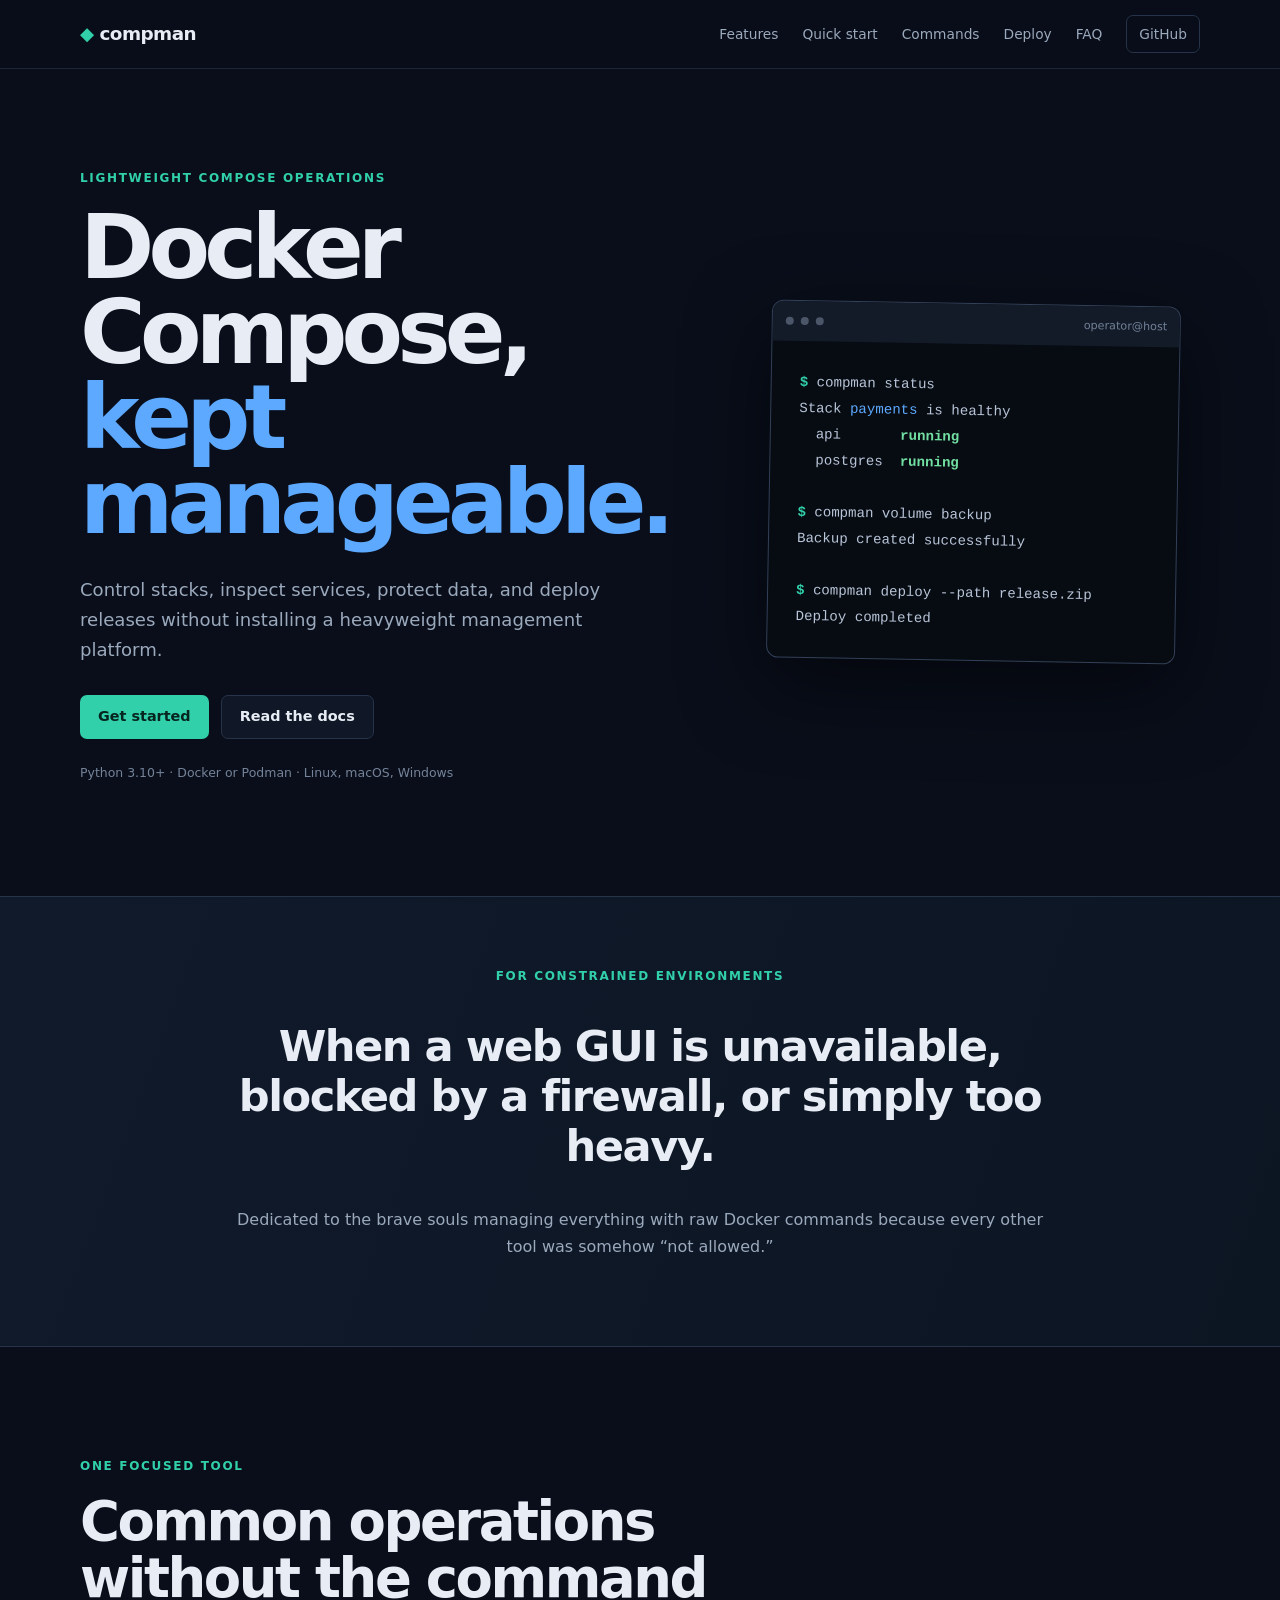
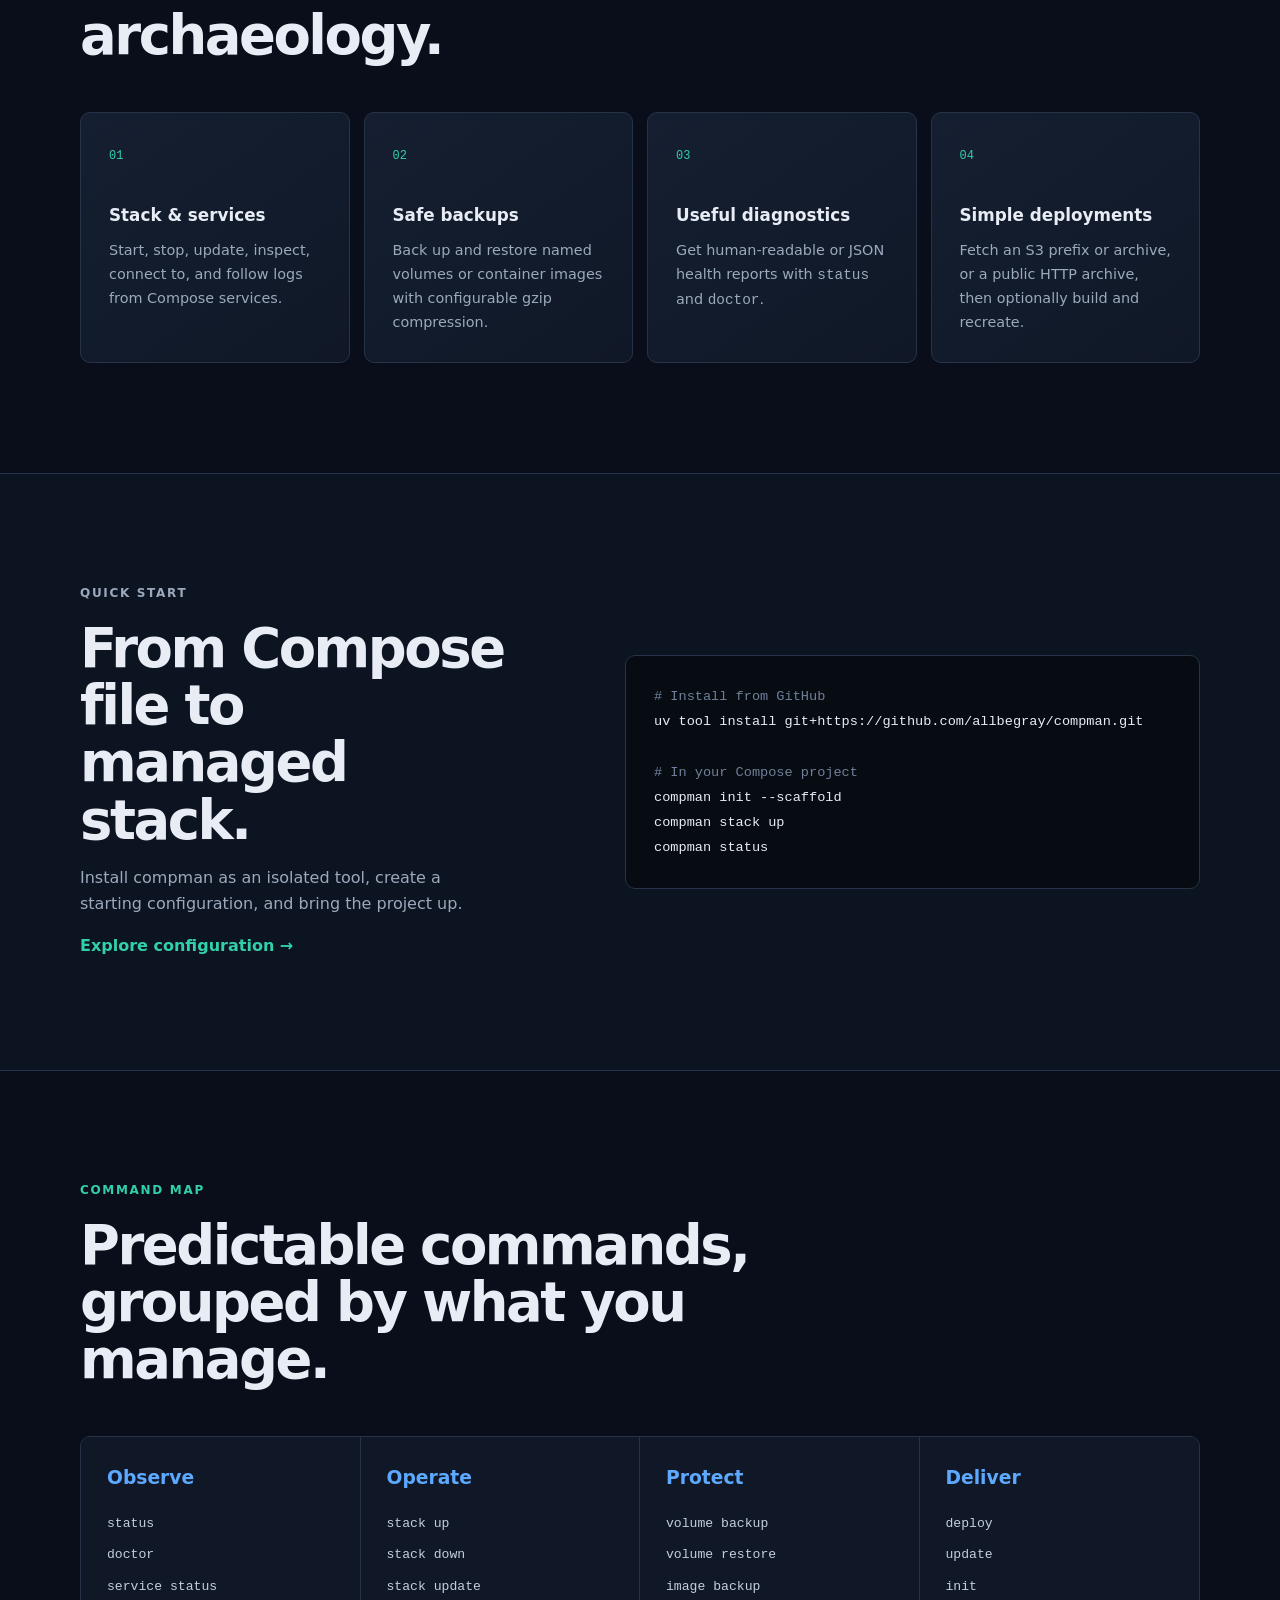
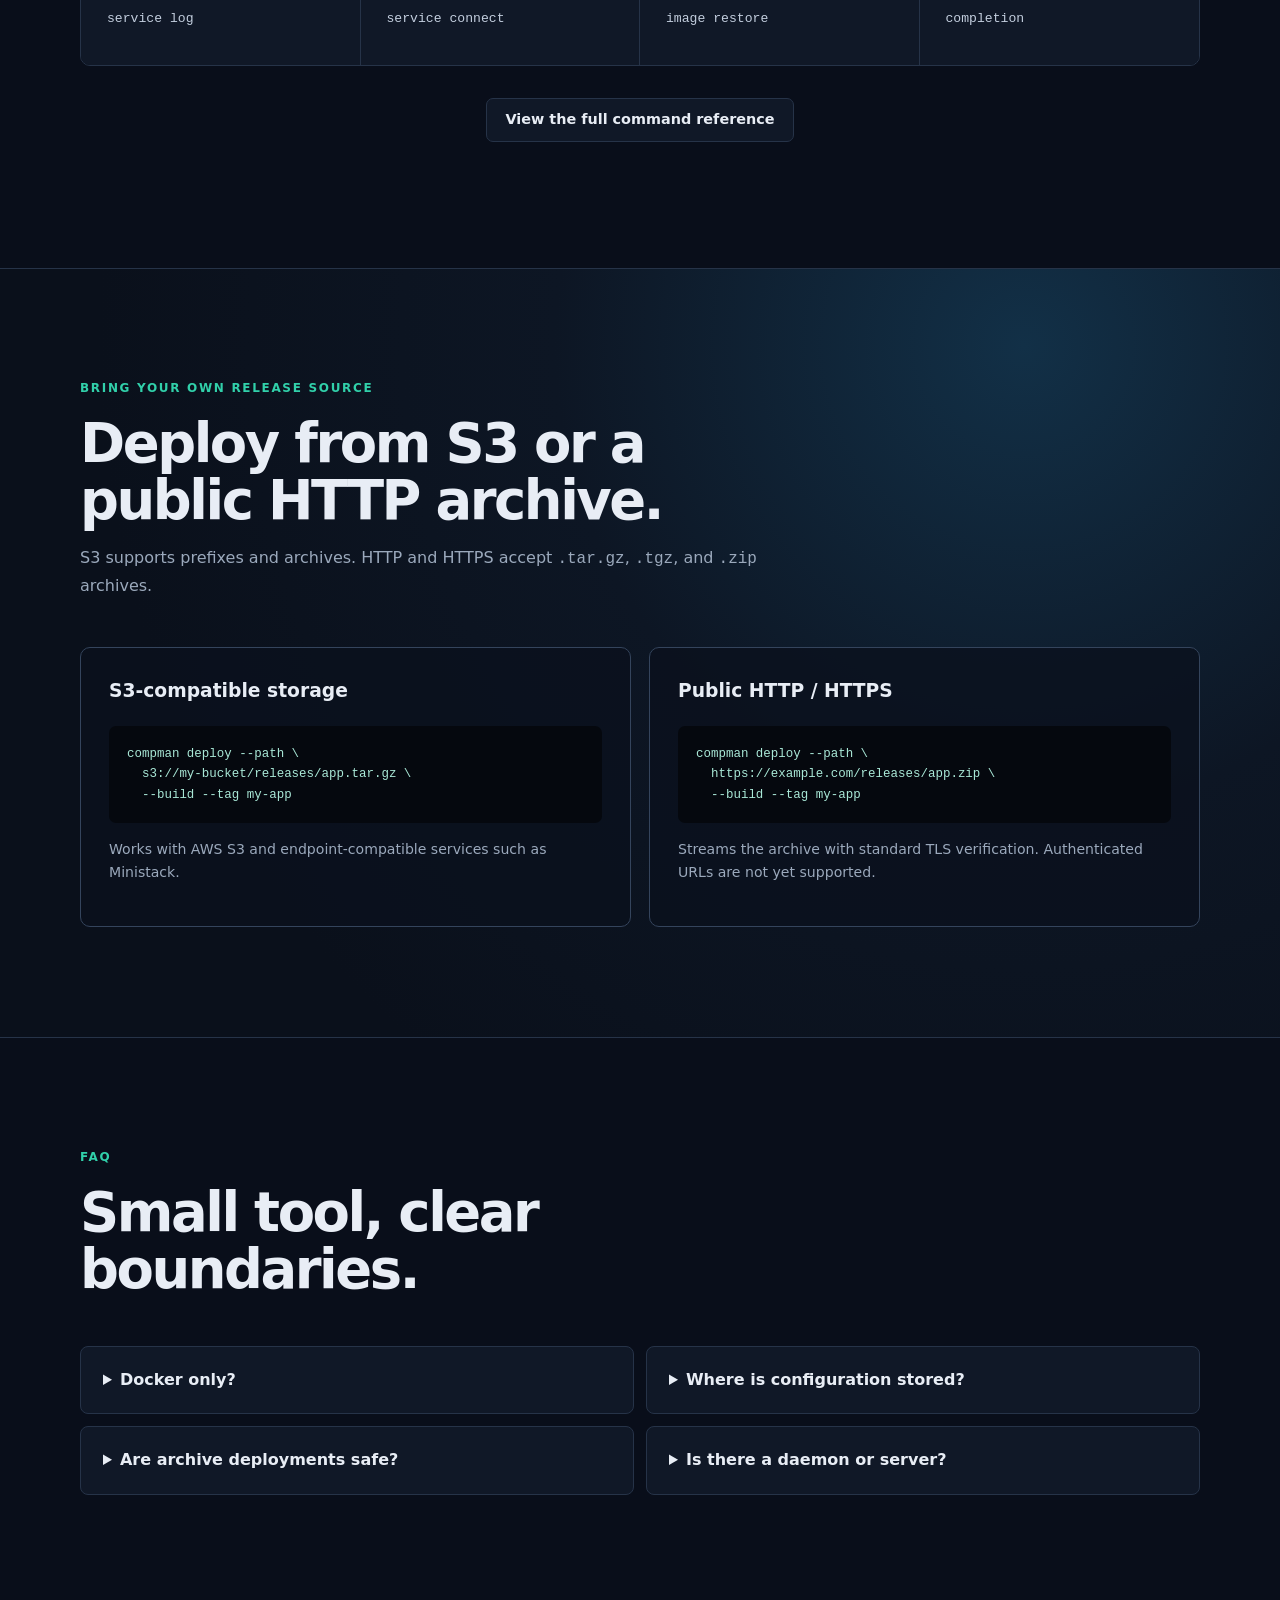
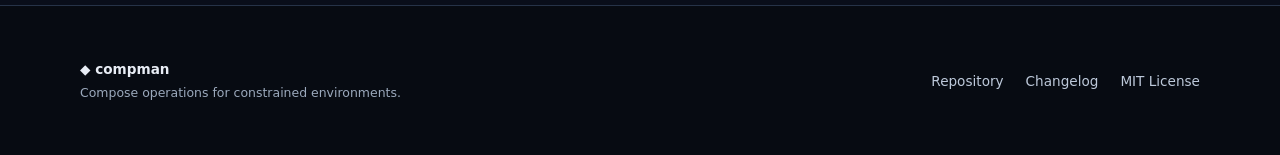
==== docs/site/index.html @ 9b0255f1 "feat: publish homepage and expand deployment sources" ====
<!doctype html>
<html lang="en">
<head>
  <meta charset="utf-8">
  <meta name="viewport" content="width=device-width, initial-scale=1">
  <meta name="description" content="compman is a lightweight CLI for Docker and Podman Compose stacks, backups, diagnostics, and deployments.">
  <meta name="theme-color" content="#090e1a">
  <title>compman — Docker Compose, kept manageable</title>
  <link rel="stylesheet" href="styles.css">
</head>
<body>
  <a class="skip-link" href="#main">Skip to content</a>
  <header class="site-header">
    <nav class="nav shell" aria-label="Main navigation">
      <a class="brand" href="#top"><span aria-hidden="true">◆</span> compman</a>
      <div class="nav-links">
        <a href="#features">Features</a>
        <a href="#quick-start">Quick start</a>
        <a href="#commands">Commands</a>
        <a href="#deploy">Deploy</a>
        <a href="#faq">FAQ</a>
        <a class="nav-github" href="https://github.com/allbegray/compman">GitHub</a>
      </div>
    </nav>
  </header>

  <main id="main">
    <section class="hero shell" id="top">
      <div class="hero-copy">
        <p class="eyebrow">Lightweight Compose operations</p>
        <h1>Docker Compose,<br><span>kept manageable.</span></h1>
        <p class="hero-lead">Control stacks, inspect services, protect data, and deploy releases without installing a heavyweight management platform.</p>
        <div class="hero-actions">
          <a class="button primary" href="#quick-start">Get started</a>
          <a class="button secondary" href="https://github.com/allbegray/compman#readme">Read the docs</a>
        </div>
        <p class="compatibility">Python 3.10+ · Docker or Podman · Linux, macOS, Windows</p>
      </div>
      <div class="terminal" aria-label="Example compman commands">
        <div class="terminal-bar"><i></i><i></i><i></i><span>operator@host</span></div>
        <pre><code><b>$</b> compman status
Stack <em>payments</em> is healthy
  api       <strong>running</strong>
  postgres  <strong>running</strong>

<b>$</b> compman volume backup
Backup created successfully

<b>$</b> compman deploy --path release.zip
Deploy completed</code></pre>
      </div>
    </section>

    <section class="audience">
      <div class="shell audience-inner">
        <p class="eyebrow">For constrained environments</p>
        <h2>When a web GUI is unavailable, blocked by a firewall, or simply too heavy.</h2>
        <p>Dedicated to the brave souls managing everything with raw Docker commands because every other tool was somehow “not allowed.”</p>
      </div>
    </section>

    <section class="section shell" id="features">
      <div class="section-heading">
        <p class="eyebrow">One focused tool</p>
        <h2>Common operations without the command archaeology.</h2>
      </div>
      <div class="feature-grid">
        <article class="card"><span class="card-icon">01</span><h3>Stack &amp; services</h3><p>Start, stop, update, inspect, connect to, and follow logs from Compose services.</p></article>
        <article class="card"><span class="card-icon">02</span><h3>Safe backups</h3><p>Back up and restore named volumes or container images with configurable gzip compression.</p></article>
        <article class="card"><span class="card-icon">03</span><h3>Useful diagnostics</h3><p>Get human-readable or JSON health reports with <code>status</code> and <code>doctor</code>.</p></article>
        <article class="card"><span class="card-icon">04</span><h3>Simple deployments</h3><p>Fetch an S3 prefix or archive, or a public HTTP archive, then optionally build and recreate.</p></article>
      </div>
    </section>

    <section class="section quick-start" id="quick-start">
      <div class="shell split-section">
        <div>
          <p class="eyebrow">Quick start</p>
          <h2>From Compose file to managed stack.</h2>
          <p>Install compman as an isolated tool, create a starting configuration, and bring the project up.</p>
          <a class="text-link" href="https://github.com/allbegray/compman#configuration">Explore configuration →</a>
        </div>
        <div class="code-panel">
          <pre><code><span># Install from GitHub</span>
uv tool install git+https://github.com/allbegray/compman.git

<span># In your Compose project</span>
compman init --scaffold
compman stack up
compman status</code></pre>
        </div>
      </div>
    </section>

    <section class="section shell" id="commands">
      <div class="section-heading">
        <p class="eyebrow">Command map</p>
        <h2>Predictable commands, grouped by what you manage.</h2>
      </div>
      <div class="command-grid">
        <div><h3>Observe</h3><code>status</code><code>doctor</code><code>service status</code><code>service log</code></div>
        <div><h3>Operate</h3><code>stack up</code><code>stack down</code><code>stack update</code><code>service connect</code></div>
        <div><h3>Protect</h3><code>volume backup</code><code>volume restore</code><code>image backup</code><code>image restore</code></div>
        <div><h3>Deliver</h3><code>deploy</code><code>update</code><code>init</code><code>completion</code></div>
      </div>
      <p class="center"><a class="button secondary" href="https://github.com/allbegray/compman#commands">View the full command reference</a></p>
    </section>

    <section class="section deploy-section" id="deploy">
      <div class="shell">
        <div class="section-heading">
          <p class="eyebrow">Bring your own release source</p>
          <h2>Deploy from S3 or a public HTTP archive.</h2>
          <p>S3 supports prefixes and archives. HTTP and HTTPS accept <code>.tar.gz</code>, <code>.tgz</code>, and <code>.zip</code> archives.</p>
        </div>
        <div class="deploy-grid">
          <article><h3>S3-compatible storage</h3><pre><code>compman deploy --path \
  s3://my-bucket/releases/app.tar.gz \
  --build --tag my-app</code></pre><p>Works with AWS S3 and endpoint-compatible services such as Ministack.</p></article>
          <article><h3>Public HTTP / HTTPS</h3><pre><code>compman deploy --path \
  https://example.com/releases/app.zip \
  --build --tag my-app</code></pre><p>Streams the archive with standard TLS verification. Authenticated URLs are not yet supported.</p></article>
        </div>
      </div>
    </section>

    <section class="section shell" id="faq">
      <div class="section-heading"><p class="eyebrow">FAQ</p><h2>Small tool, clear boundaries.</h2></div>
      <div class="faq-grid">
        <details><summary>Docker only?</summary><p>No. compman auto-detects Docker Compose, Podman Compose, legacy docker-compose, and podman-compose.</p></details>
        <details><summary>Where is configuration stored?</summary><p>A project-local <code>compman.yml</code> describes the stack, Compose files, profiles, managed directories, and optional deploy source.</p></details>
        <details><summary>Are archive deployments safe?</summary><p>Archive extraction rejects absolute paths, traversal, and links. Managed-tree replacement rolls back if its file swap fails.</p></details>
        <details><summary>Is there a daemon or server?</summary><p>No. compman is an on-demand CLI that delegates container operations to the detected local runtime.</p></details>
      </div>
    </section>
  </main>

  <footer class="footer">
    <div class="shell footer-inner">
      <p><strong>◆ compman</strong><br><span>Compose operations for constrained environments.</span></p>
      <p><a href="https://github.com/allbegray/compman">Repository</a><a href="https://github.com/allbegray/compman/blob/main/CHANGELOG.md">Changelog</a><a href="https://github.com/allbegray/compman/blob/main/LICENSE">MIT License</a></p>
    </div>
  </footer>
</body>
</html>
---- docs/site/styles.css ----
:root {
  color-scheme: dark;
  --bg: #090e1a;
  --surface: #101827;
  --surface-2: #151f31;
  --line: #263348;
  --text: #e8edf5;
  --muted: #9ba9bc;
  --accent: #31d0aa;
  --accent-2: #5da9ff;
  --max: 1120px;
  font-family: Inter, ui-sans-serif, system-ui, -apple-system, BlinkMacSystemFont, "Segoe UI", sans-serif;
}

* { box-sizing: border-box; }
html { scroll-behavior: smooth; }
body { margin: 0; background: var(--bg); color: var(--text); line-height: 1.65; }
a { color: inherit; text-decoration: none; }
code, pre { font-family: "Cascadia Code", "SFMono-Regular", Consolas, monospace; }
.shell { width: min(calc(100% - 40px), var(--max)); margin-inline: auto; }
.skip-link { position: fixed; top: -80px; left: 16px; z-index: 20; padding: 10px 14px; background: var(--accent); color: #06251f; border-radius: 6px; }
.skip-link:focus { top: 12px; }
:focus-visible { outline: 3px solid var(--accent-2); outline-offset: 4px; border-radius: 3px; }

.site-header { position: sticky; top: 0; z-index: 10; background: color-mix(in srgb, var(--bg) 88%, transparent); border-bottom: 1px solid color-mix(in srgb, var(--line) 70%, transparent); backdrop-filter: blur(18px); }
.nav { min-height: 68px; display: flex; align-items: center; justify-content: space-between; gap: 30px; }
.brand { font-weight: 800; letter-spacing: -.03em; font-size: 1.15rem; }
.brand span { color: var(--accent); }
.nav-links { display: flex; align-items: center; gap: 24px; font-size: .86rem; color: var(--muted); }
.nav-links a:hover { color: var(--text); }
.nav-github { border: 1px solid var(--line); padding: 7px 12px; border-radius: 7px; }

.hero { min-height: 680px; display: grid; grid-template-columns: 1.05fr .95fr; gap: clamp(40px, 8vw, 100px); align-items: center; padding-block: 100px; }
.eyebrow { margin: 0 0 16px; color: var(--accent); font-size: .75rem; font-weight: 800; letter-spacing: .14em; text-transform: uppercase; }
h1 { margin: 0; font-size: clamp(3.1rem, 7vw, 5.8rem); line-height: .95; letter-spacing: -.065em; }
h1 span { color: var(--accent-2); }
.hero-lead { max-width: 620px; margin: 30px 0; color: var(--muted); font-size: 1.13rem; }
.hero-actions { display: flex; gap: 12px; flex-wrap: wrap; }
.button { display: inline-flex; min-height: 44px; align-items: center; justify-content: center; padding: 0 18px; border-radius: 7px; font-weight: 750; font-size: .9rem; }
.button.primary { background: var(--accent); color: #06251f; }
.button.primary:hover { background: #54dfbd; }
.button.secondary { border: 1px solid var(--line); background: var(--surface); }
.button.secondary:hover { border-color: #53647d; }
.compatibility { margin-top: 24px; color: #748399; font-size: .78rem; }

.terminal { overflow: hidden; border: 1px solid #324058; border-radius: 12px; background: #070b12; box-shadow: 0 26px 80px #0008; transform: rotate(1deg); }
.terminal-bar { display: flex; align-items: center; gap: 7px; min-height: 40px; padding: 0 13px; background: #131b29; color: #718096; font-size: .7rem; }
.terminal-bar i { width: 8px; height: 8px; border-radius: 50%; background: #4b5669; }
.terminal-bar span { margin-left: auto; }
.terminal pre { margin: 0; padding: 28px; color: #b8c5d8; font-size: clamp(.73rem, 1.3vw, .88rem); line-height: 1.85; overflow-x: auto; }
.terminal b { color: var(--accent); }.terminal strong { color: #72dfa2; }.terminal em { color: var(--accent-2); font-style: normal; }

.audience { border-block: 1px solid var(--line); background: linear-gradient(110deg, #111a2b, #0c1522); }
.audience-inner { padding-block: 70px; max-width: 840px; text-align: center; }
.audience h2 { font-size: clamp(1.7rem, 4vw, 2.7rem); line-height: 1.15; letter-spacing: -.035em; }
.audience p:last-child { color: var(--muted); }
.section { padding-block: 110px; }
.section-heading { max-width: 720px; margin-bottom: 48px; }
.section-heading h2, .split-section h2 { margin: 0 0 16px; font-size: clamp(2rem, 5vw, 3.4rem); line-height: 1.05; letter-spacing: -.045em; }
.section-heading > p:last-child, .split-section > div > p { color: var(--muted); }

.feature-grid { display: grid; grid-template-columns: repeat(4, 1fr); gap: 14px; }
.card { padding: 28px; border: 1px solid var(--line); border-radius: 10px; background: linear-gradient(145deg, var(--surface-2), var(--surface)); }
.card-icon { color: var(--accent); font-family: monospace; font-size: .75rem; }
.card h3 { margin: 34px 0 10px; font-size: 1.05rem; }
.card p { margin: 0; color: var(--muted); font-size: .9rem; }

.quick-start { background: #0d1421; border-block: 1px solid var(--line); }
.split-section { display: grid; grid-template-columns: .85fr 1.15fr; align-items: center; gap: clamp(50px, 10vw, 120px); }
.text-link { color: var(--accent); font-weight: 700; }
.code-panel { border: 1px solid var(--line); border-radius: 10px; background: #070b12; }
.code-panel pre { margin: 0; padding: 28px; overflow-x: auto; font-size: .85rem; line-height: 1.85; }
.code-panel span { color: #6f819a; }

.command-grid { display: grid; grid-template-columns: repeat(4, 1fr); border: 1px solid var(--line); border-radius: 10px; overflow: hidden; }
.command-grid > div { padding: 26px; border-right: 1px solid var(--line); background: var(--surface); }
.command-grid > div:last-child { border: 0; }
.command-grid h3 { margin-top: 0; color: var(--accent-2); }
.command-grid code { display: block; margin: 10px 0; color: #c3cede; font-size: .82rem; }
.center { margin-top: 32px; text-align: center; }

.deploy-section { border-block: 1px solid var(--line); background: radial-gradient(circle at 80% 10%, #123047 0, #0d1624 38%, #0a101b 75%); }
.deploy-grid { display: grid; grid-template-columns: 1fr 1fr; gap: 18px; }
.deploy-grid article { min-width: 0; padding: 28px; border: 1px solid #34445c; border-radius: 10px; background: #0b111dcc; }
.deploy-grid h3 { margin-top: 0; }
.deploy-grid pre { padding: 18px; border-radius: 7px; background: #05080e; overflow-x: auto; color: #a9e8d7; font-size: .78rem; }
.deploy-grid p { color: var(--muted); font-size: .88rem; }

.faq-grid { display: grid; grid-template-columns: 1fr 1fr; gap: 12px; }
details { padding: 20px 22px; border: 1px solid var(--line); border-radius: 8px; background: var(--surface); }
summary { cursor: pointer; font-weight: 750; }
details p { margin-bottom: 0; color: var(--muted); font-size: .9rem; }
.footer { border-top: 1px solid var(--line); background: #070b12; }
.footer-inner { min-height: 150px; display: flex; justify-content: space-between; align-items: center; gap: 30px; color: var(--muted); font-size: .85rem; }
.footer strong { color: var(--text); }.footer span { font-size: .78rem; }.footer a { margin-left: 22px; color: #bdc9da; }.footer a:hover { color: var(--accent); }

@media (max-width: 900px) {
  .nav-links a:not(.nav-github) { display: none; }
  .hero { min-height: auto; grid-template-columns: 1fr; padding-block: 80px; }
  .terminal { max-width: 650px; transform: none; }
  .feature-grid, .command-grid { grid-template-columns: 1fr 1fr; }
  .command-grid > div:nth-child(2) { border-right: 0; }
  .command-grid > div { border-bottom: 1px solid var(--line); }
  .command-grid > div:nth-last-child(-n+2) { border-bottom: 0; }
}

@media (max-width: 640px) {
  .shell { width: min(calc(100% - 28px), var(--max)); }
  .section { padding-block: 76px; }
  .hero { padding-block: 65px; gap: 55px; }
  h1 { font-size: clamp(2.8rem, 15vw, 4rem); }
  .terminal pre, .code-panel pre { padding: 20px; font-size: .7rem; }
  .feature-grid, .split-section, .command-grid, .deploy-grid, .faq-grid { grid-template-columns: 1fr; }
  .command-grid > div { border-right: 0; border-bottom: 1px solid var(--line) !important; }
  .command-grid > div:last-child { border-bottom: 0 !important; }
  .footer-inner { padding-block: 38px; flex-direction: column; align-items: flex-start; }
  .footer a { margin: 0 18px 0 0; display: inline-block; }
}

@media (prefers-reduced-motion: reduce) {
  html { scroll-behavior: auto; }
}
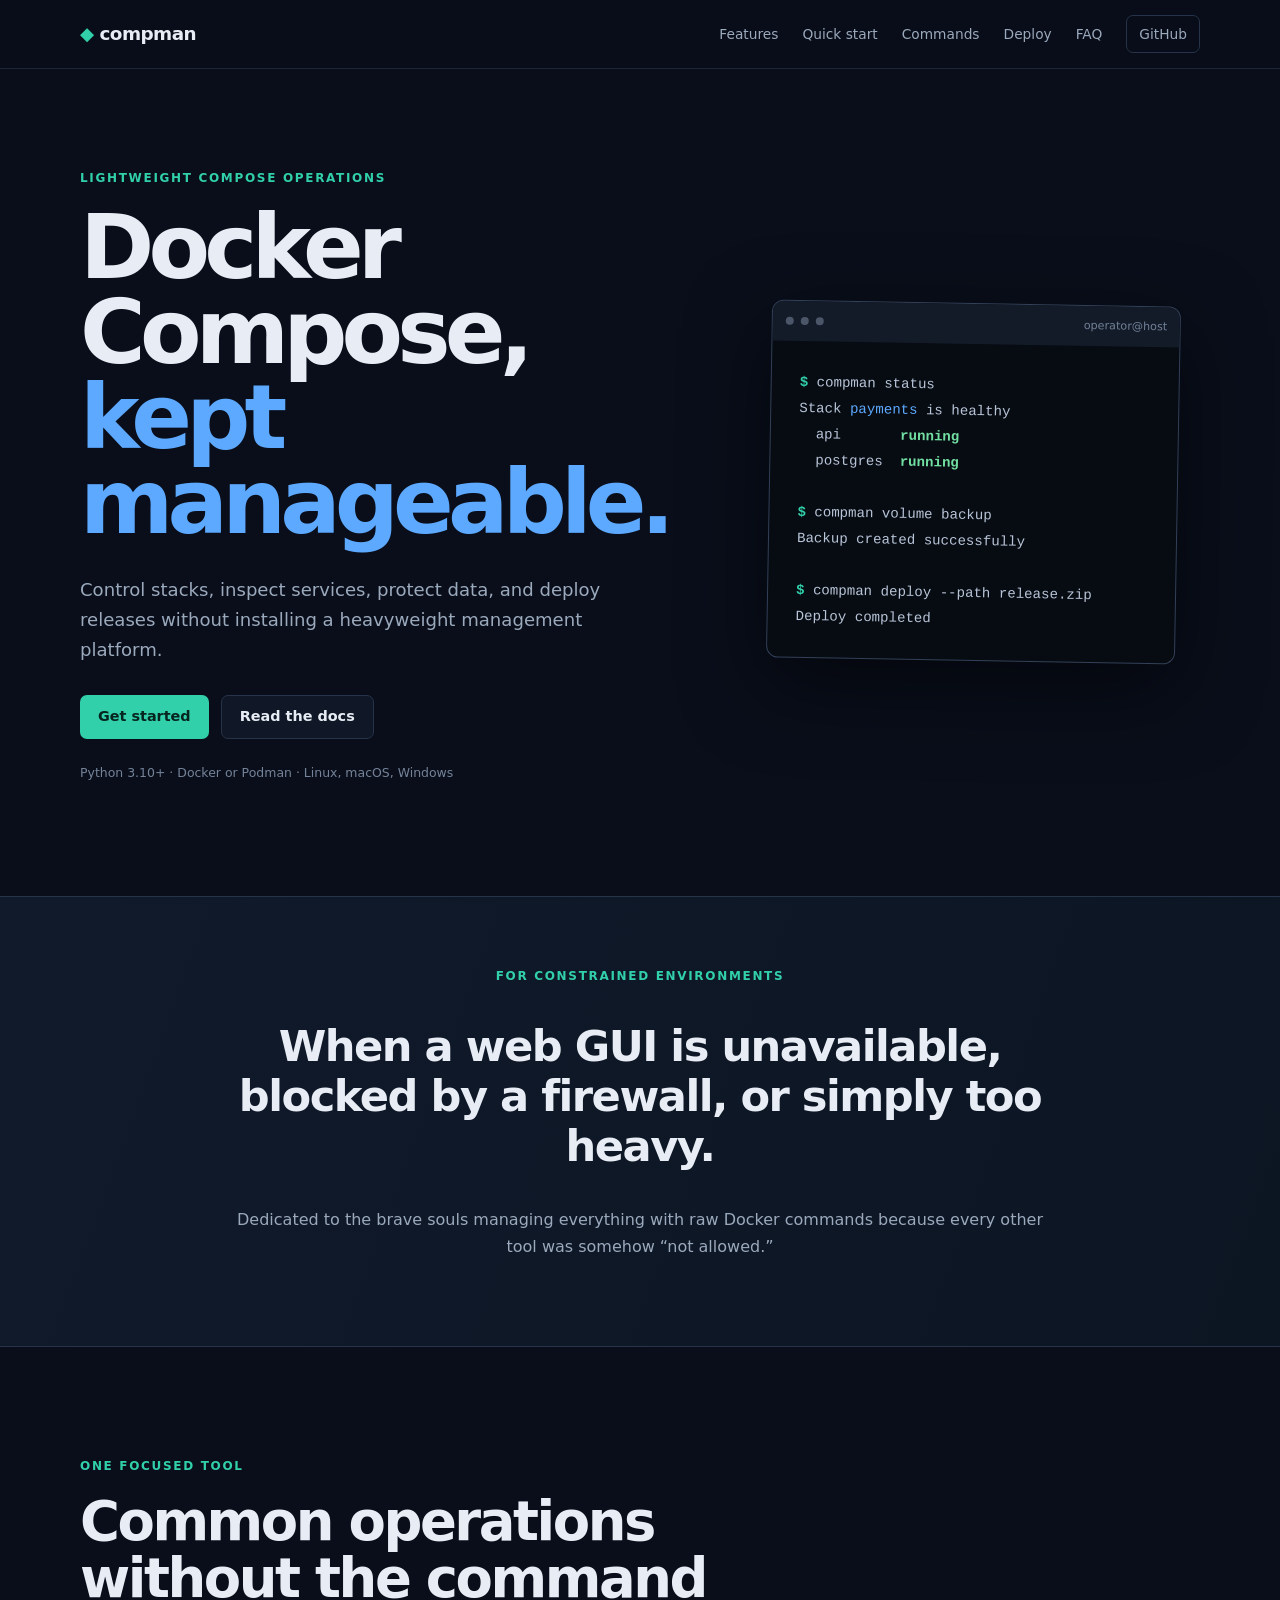
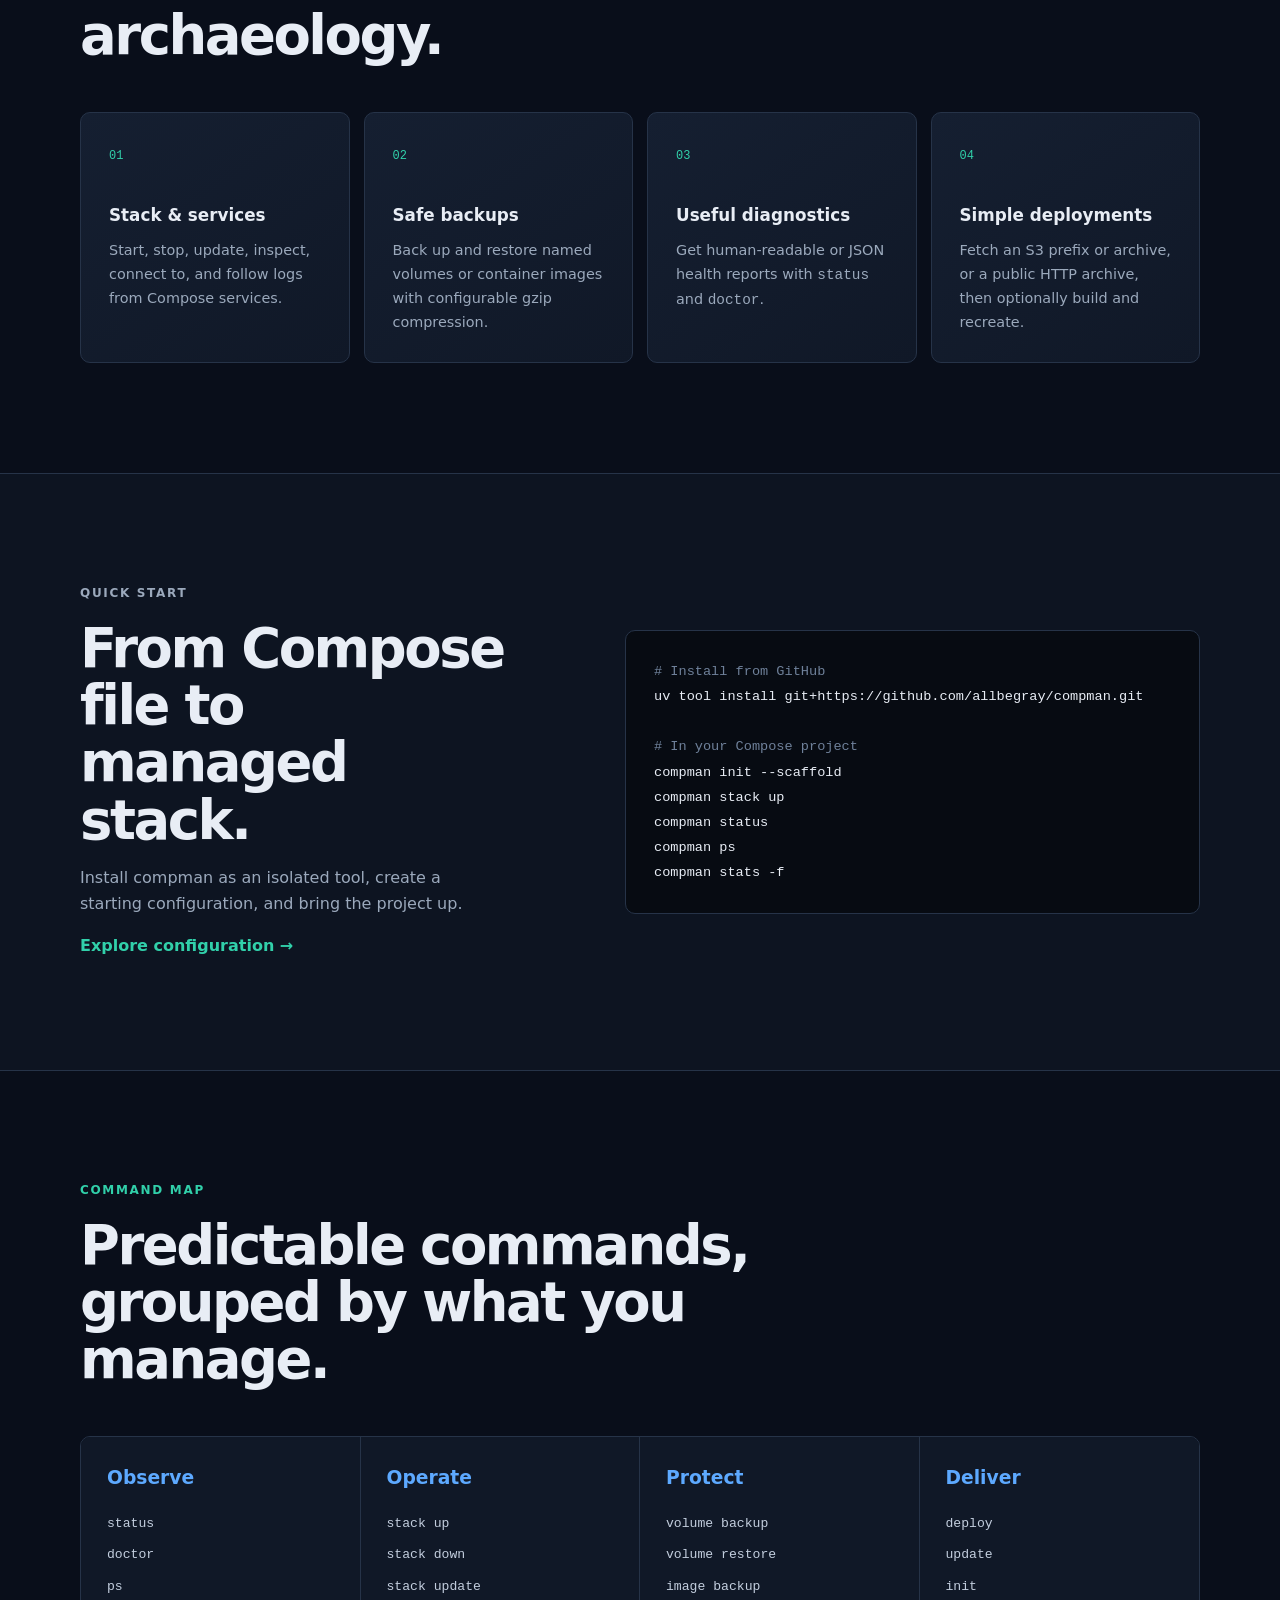
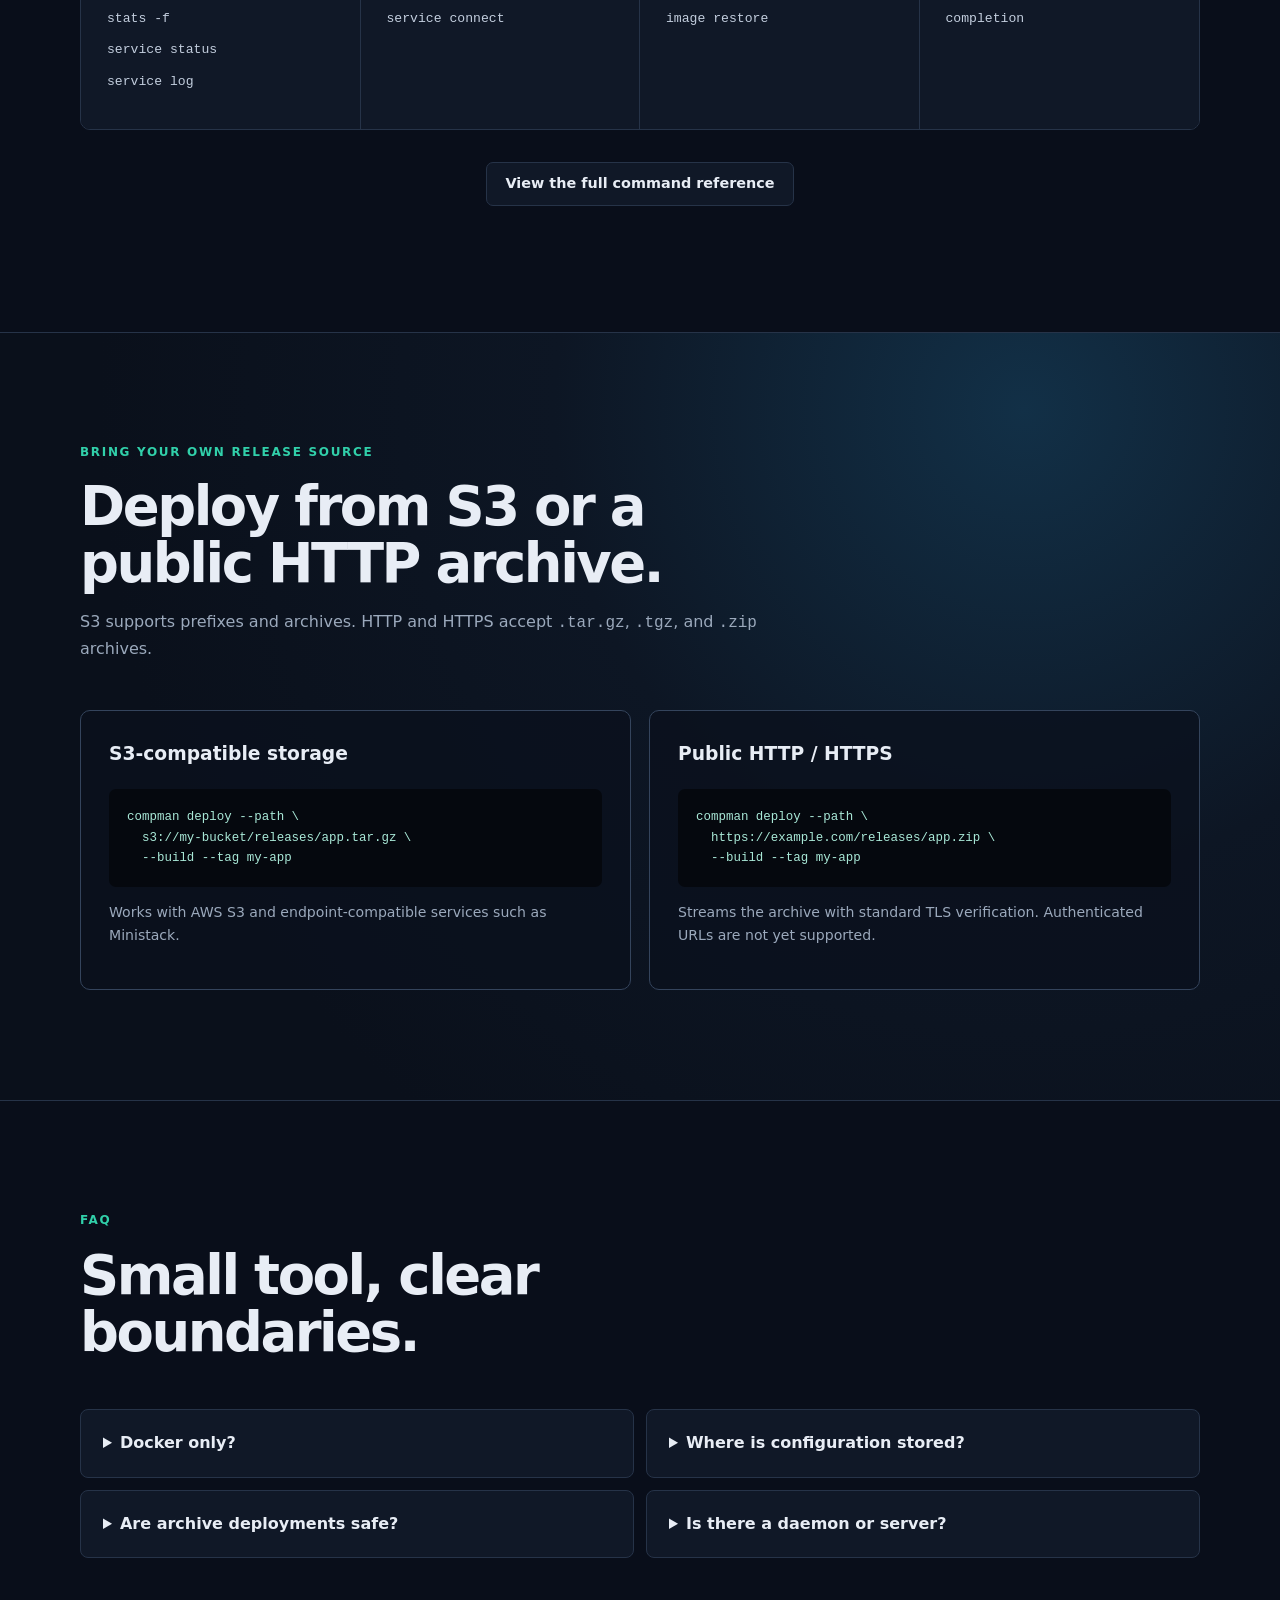
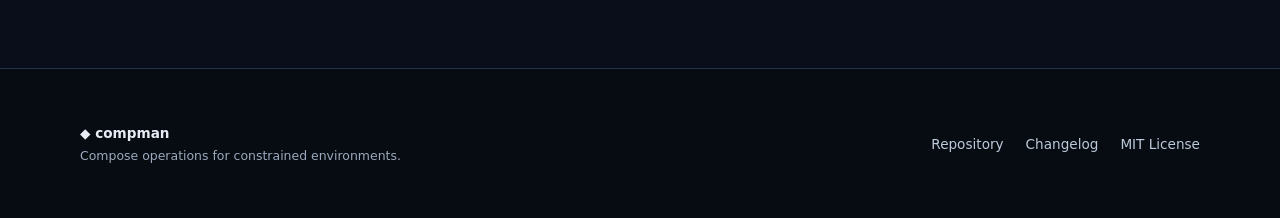
==== commit 349172cb: "docs: release project container monitoring" ====
--- a/docs/site/index.html
+++ b/docs/site/index.html
@@ -87,7 +87,9 @@
 <span># In your Compose project</span>
 compman init --scaffold
 compman stack up
-compman status</code></pre>
+compman status
+compman ps
+compman stats -f</code></pre>
         </div>
       </div>
     </section>
@@ -98,7 +100,7 @@
         <h2>Predictable commands, grouped by what you manage.</h2>
       </div>
       <div class="command-grid">
-        <div><h3>Observe</h3><code>status</code><code>doctor</code><code>service status</code><code>service log</code></div>
+        <div><h3>Observe</h3><code>status</code><code>doctor</code><code>ps</code><code>stats -f</code><code>service status</code><code>service log</code></div>
         <div><h3>Operate</h3><code>stack up</code><code>stack down</code><code>stack update</code><code>service connect</code></div>
         <div><h3>Protect</h3><code>volume backup</code><code>volume restore</code><code>image backup</code><code>image restore</code></div>
         <div><h3>Deliver</h3><code>deploy</code><code>update</code><code>init</code><code>completion</code></div>
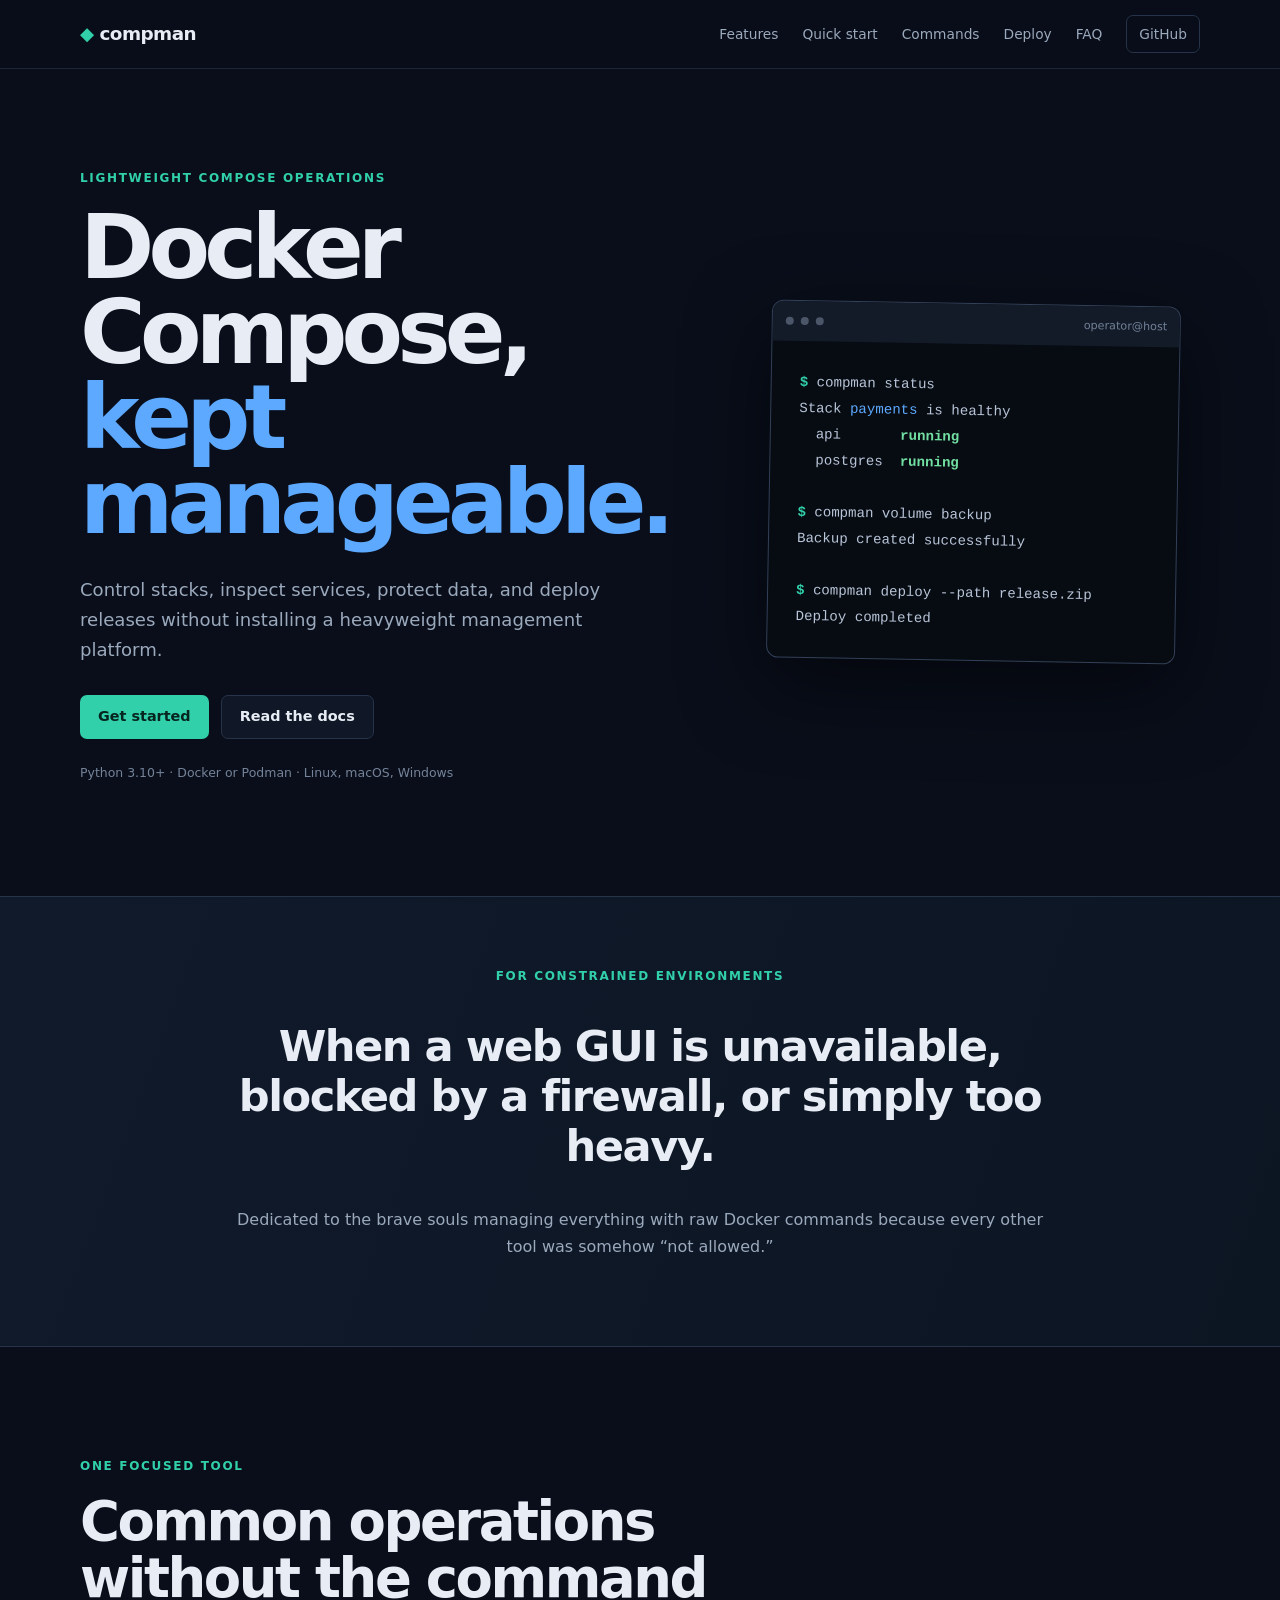
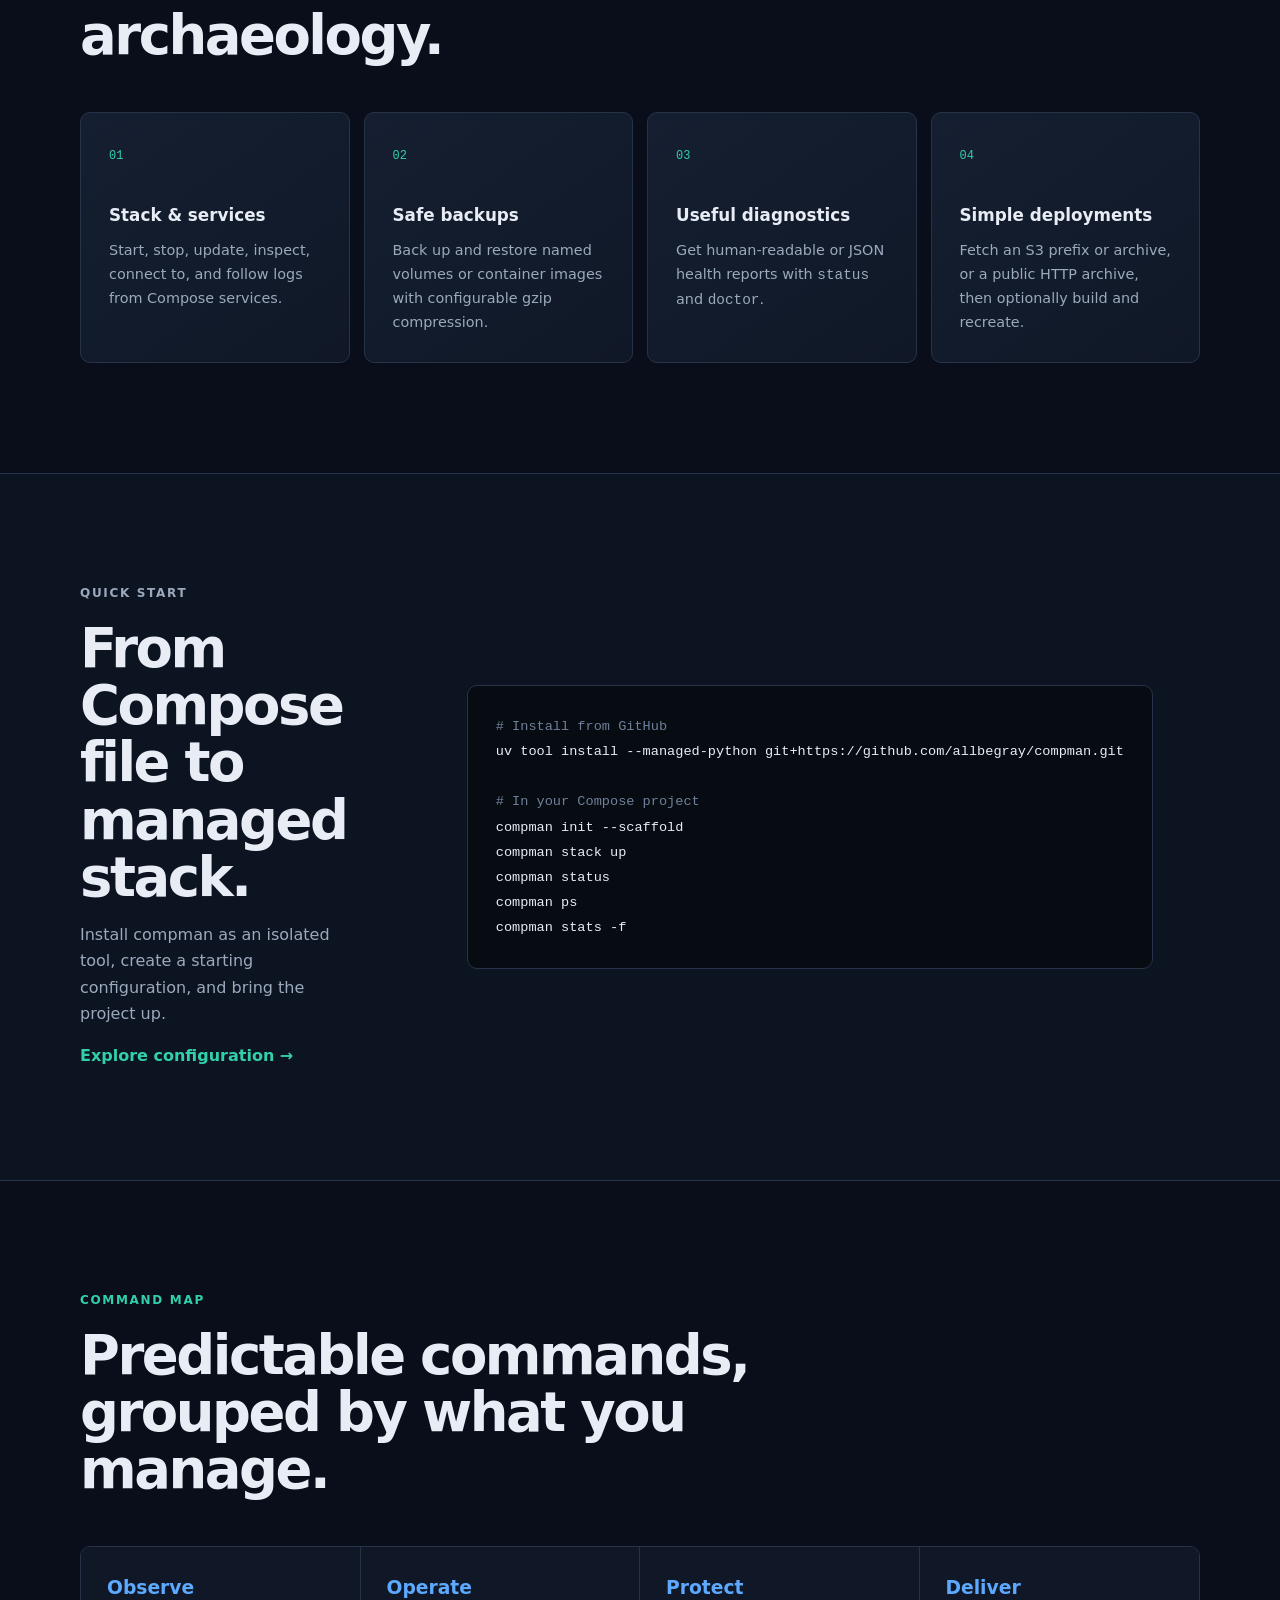
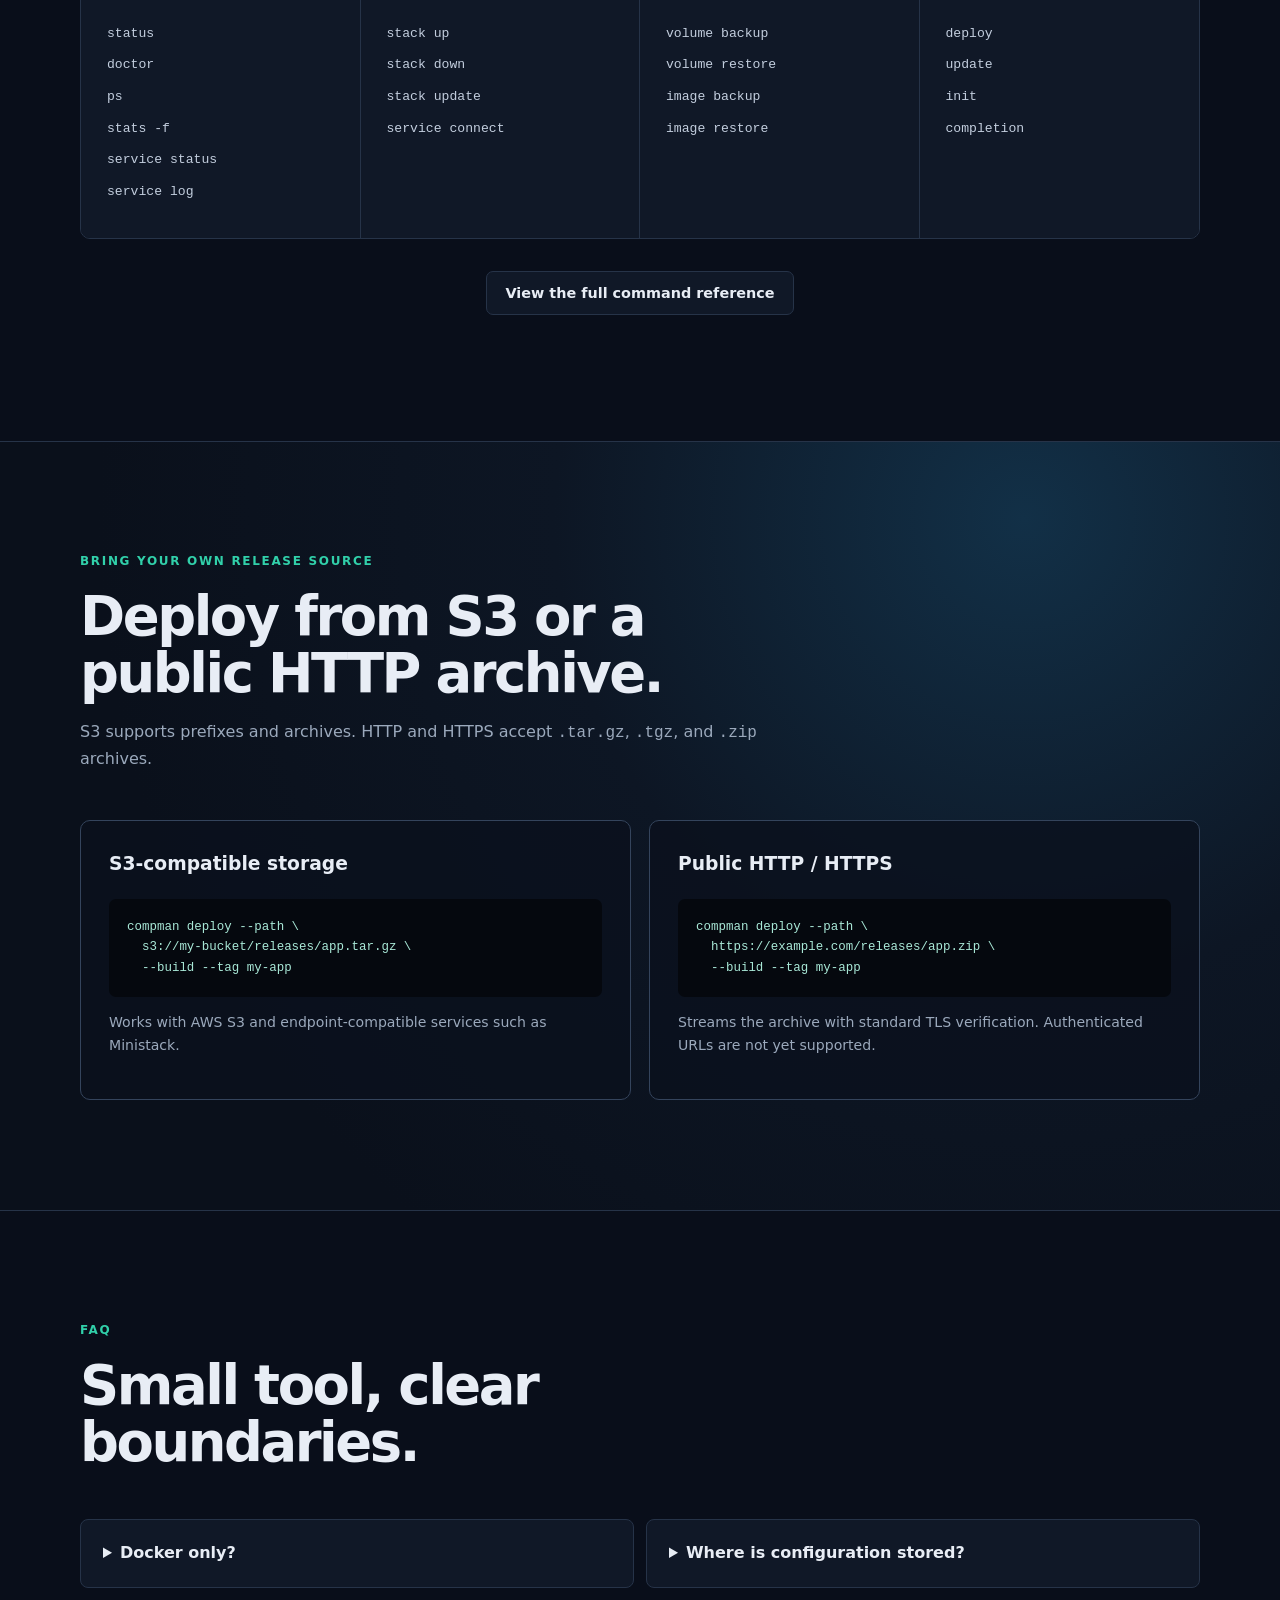
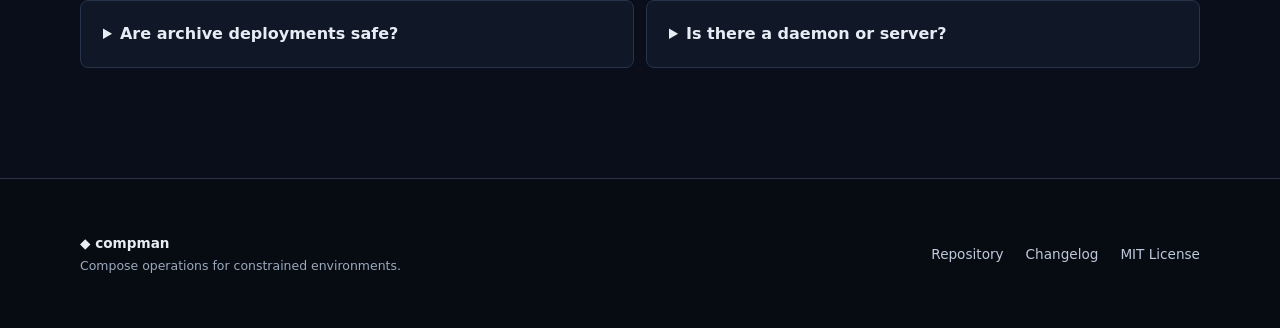
==== commit 1f016abb: "docs: make installers uv-only with managed Python Drop the pip fallback in install.sh and install.ps" ====
--- a/docs/site/index.html
+++ b/docs/site/index.html
@@ -82,7 +82,7 @@
         </div>
         <div class="code-panel">
           <pre><code><span># Install from GitHub</span>
-uv tool install git+https://github.com/allbegray/compman.git
+uv tool install --managed-python git+https://github.com/allbegray/compman.git
 
 <span># In your Compose project</span>
 compman init --scaffold
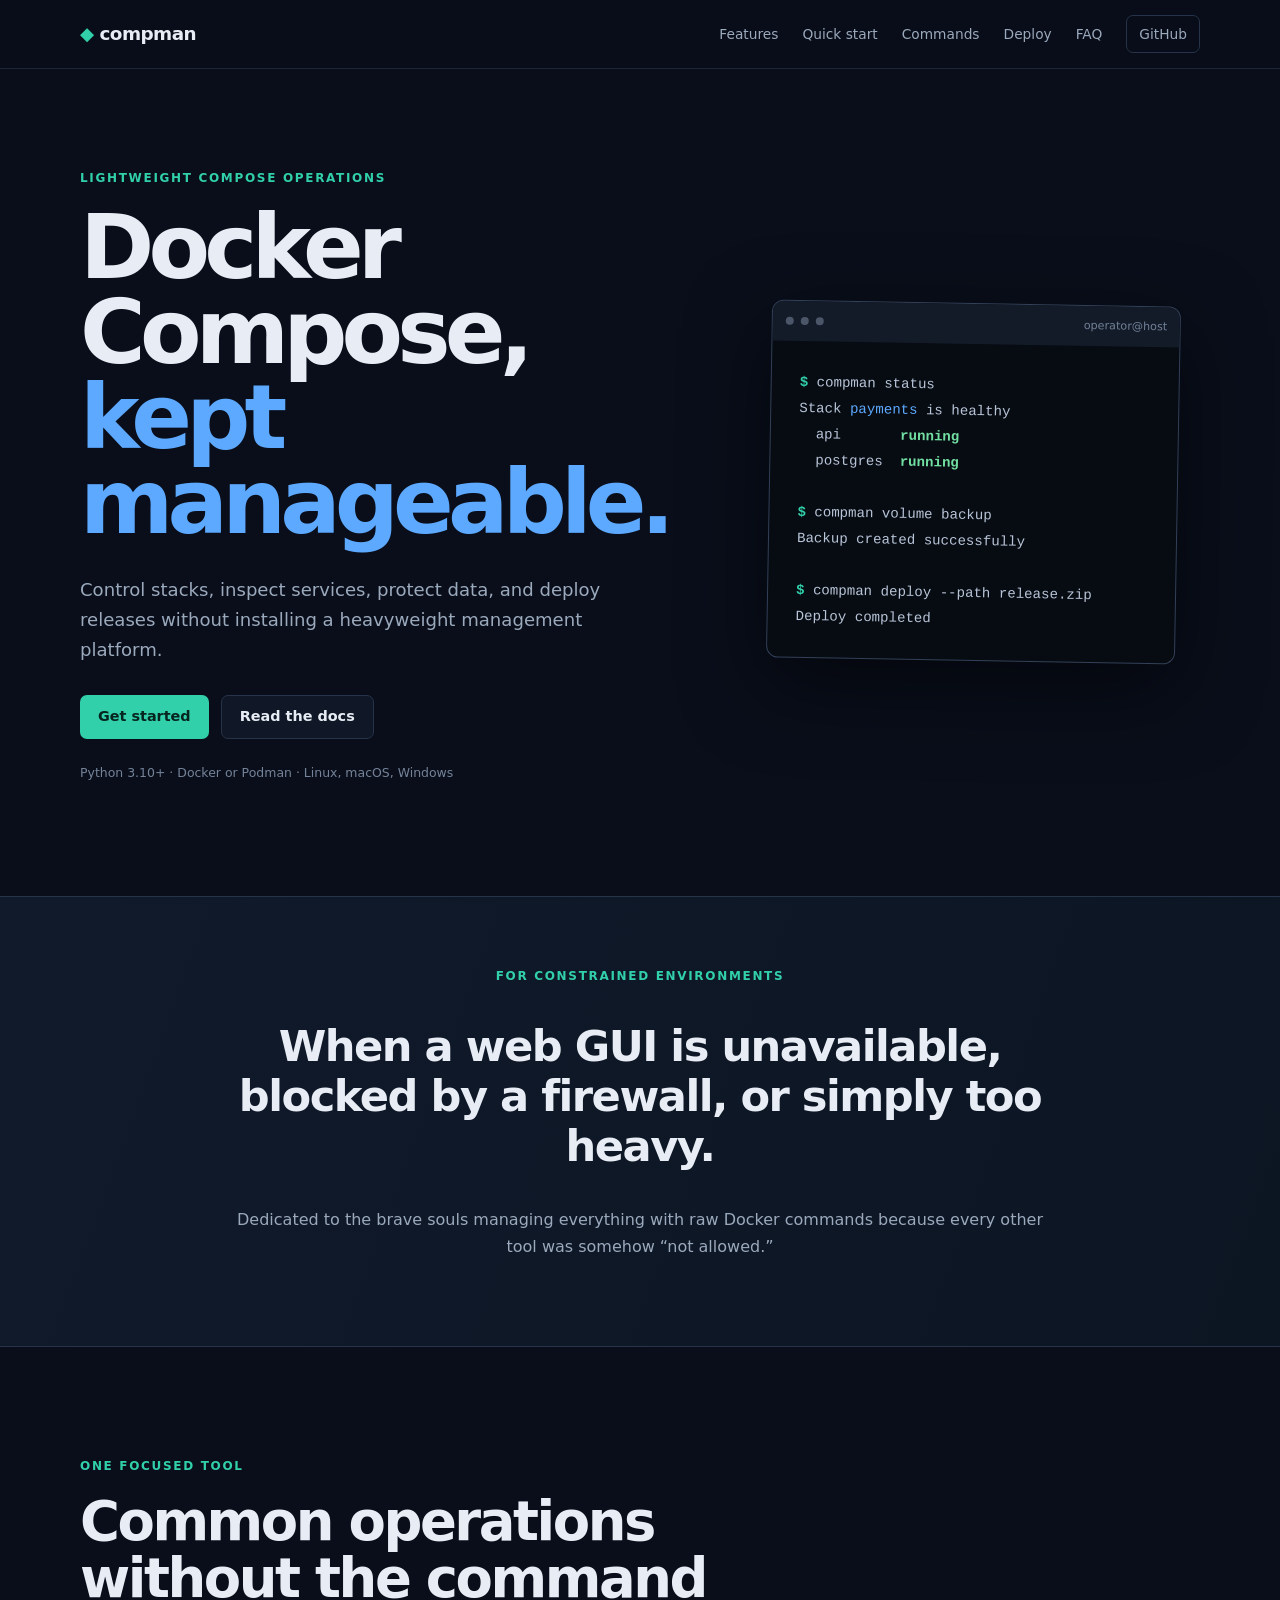
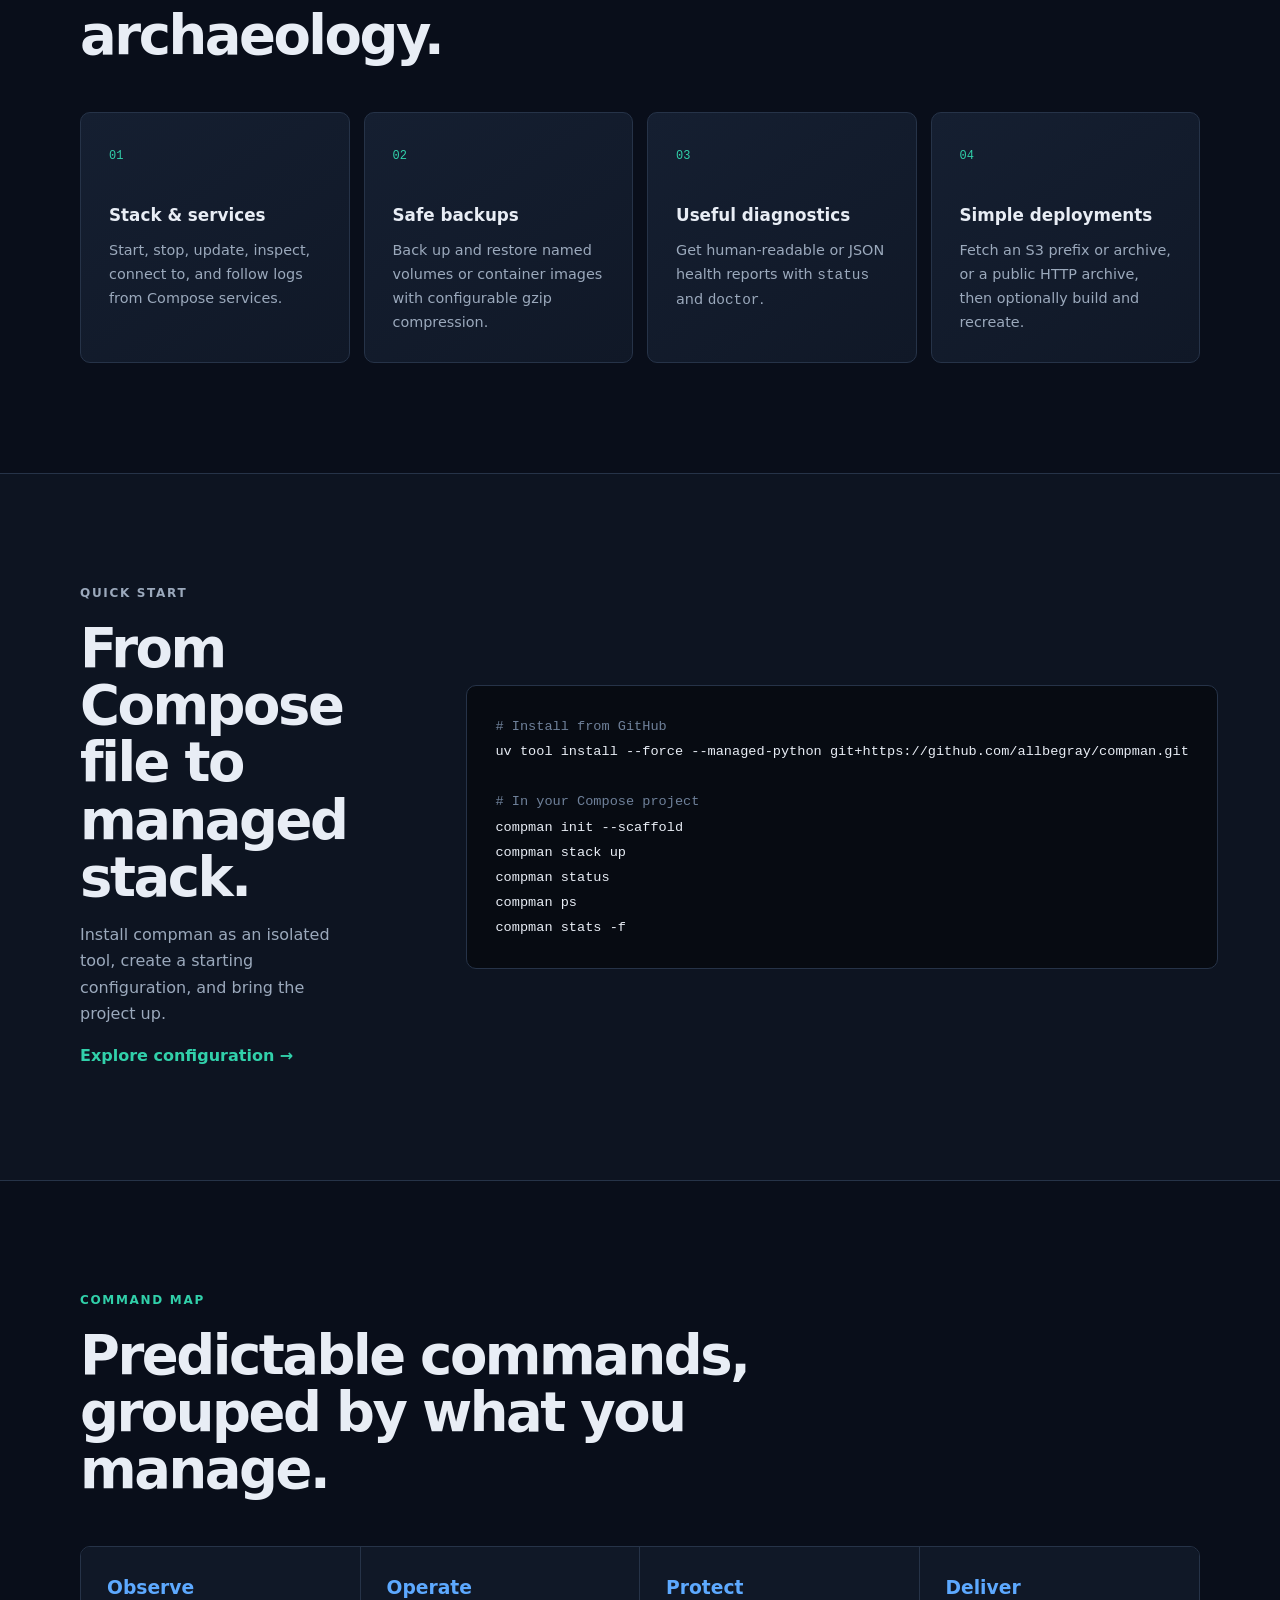
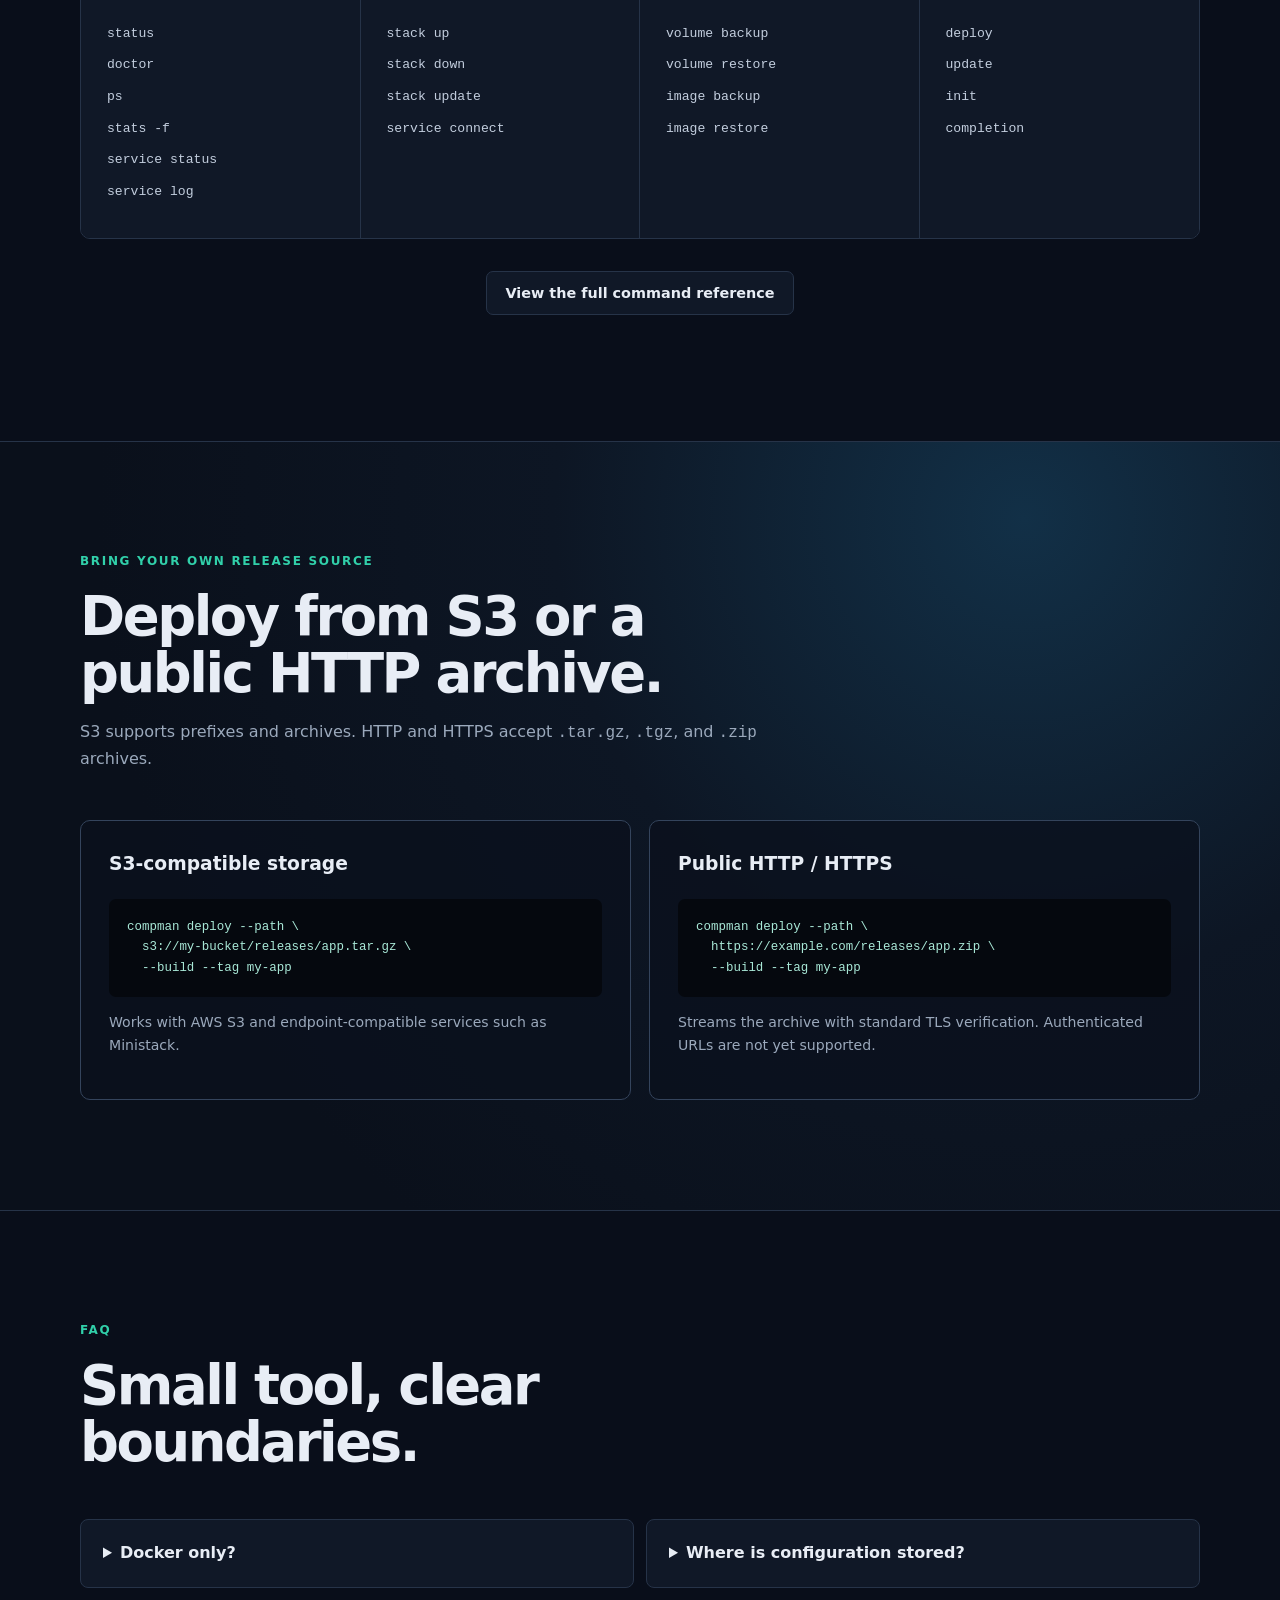
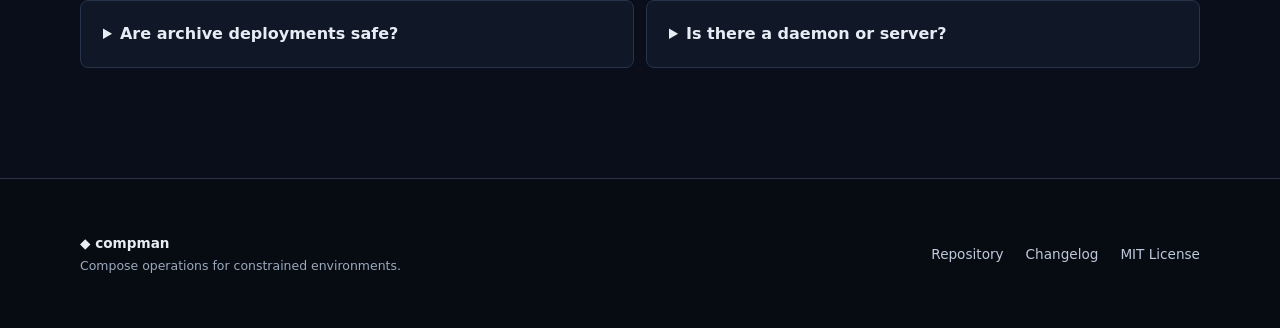
==== commit 15562822: "fix: overwrite stale compman shim on install uv tool install --reinstall does not replace an existin" ====
--- a/docs/site/index.html
+++ b/docs/site/index.html
@@ -82,7 +82,7 @@
         </div>
         <div class="code-panel">
           <pre><code><span># Install from GitHub</span>
-uv tool install --managed-python git+https://github.com/allbegray/compman.git
+uv tool install --force --managed-python git+https://github.com/allbegray/compman.git
 
 <span># In your Compose project</span>
 compman init --scaffold
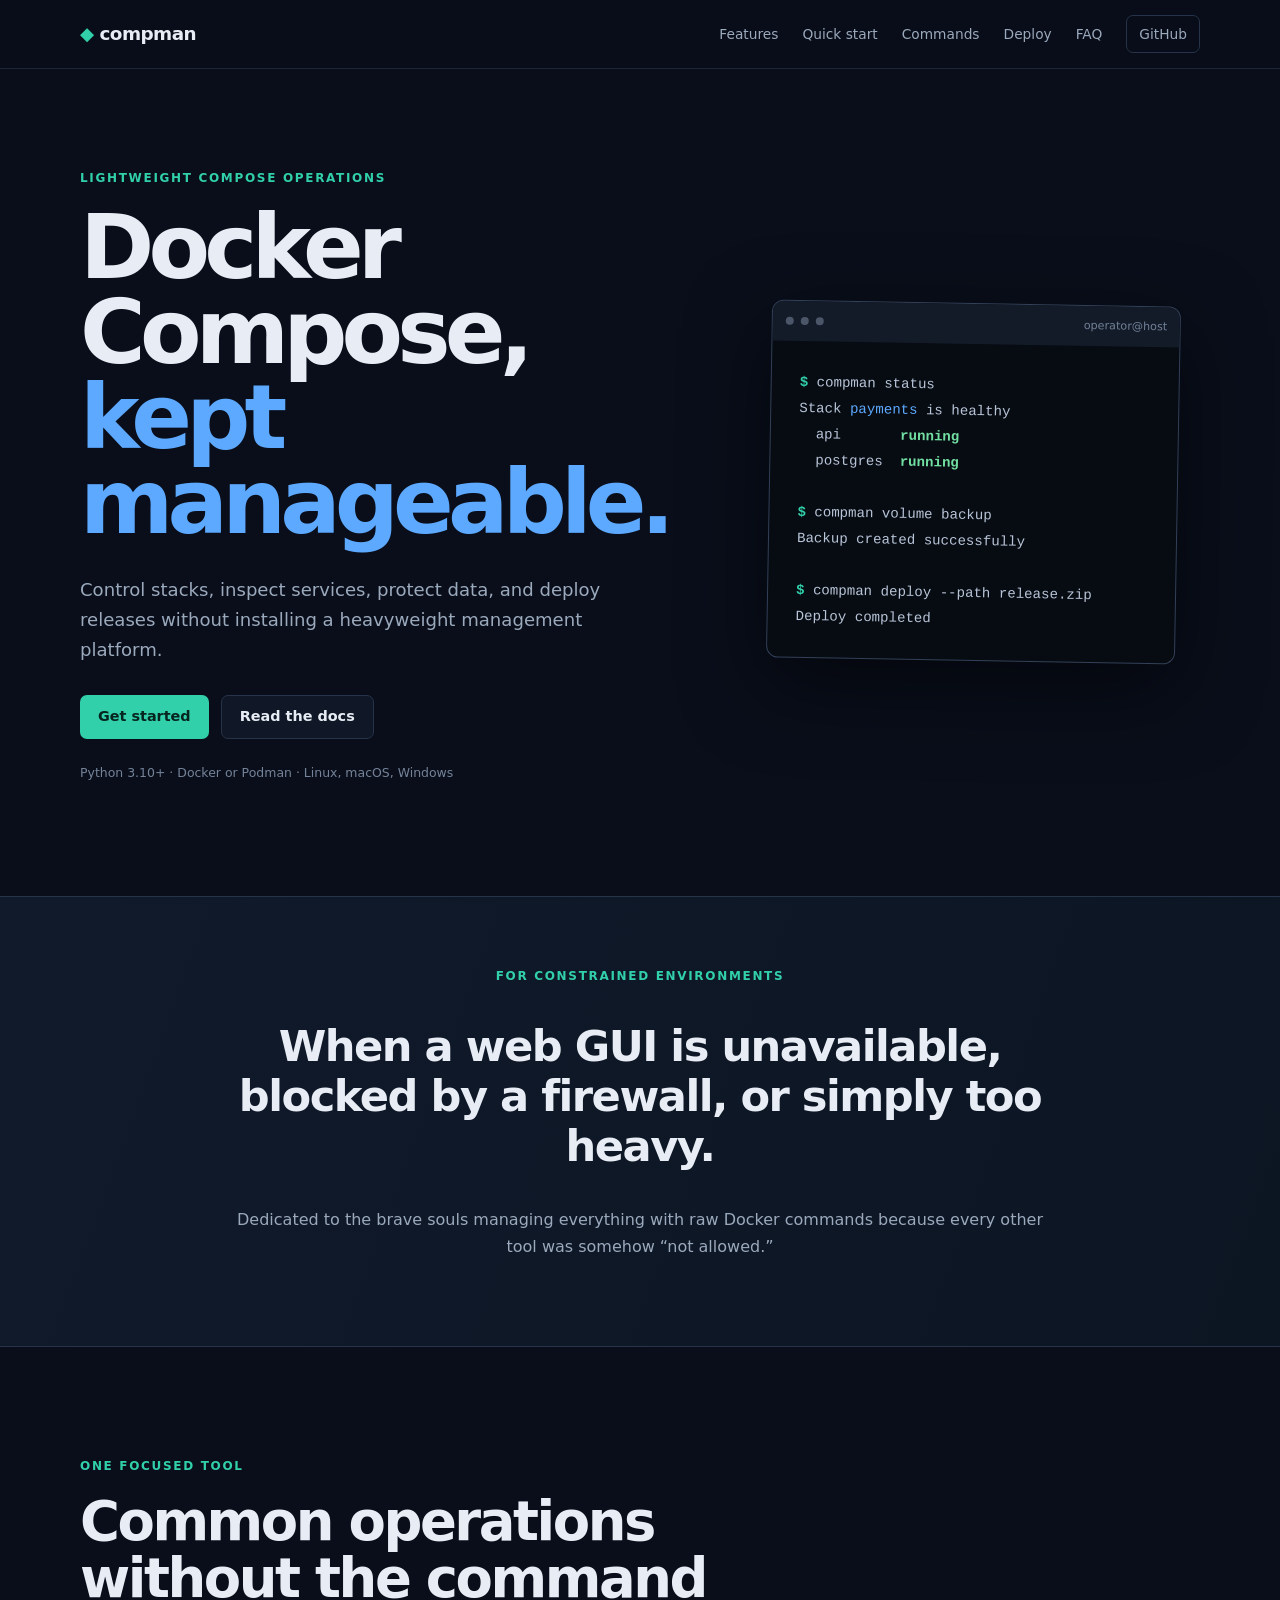
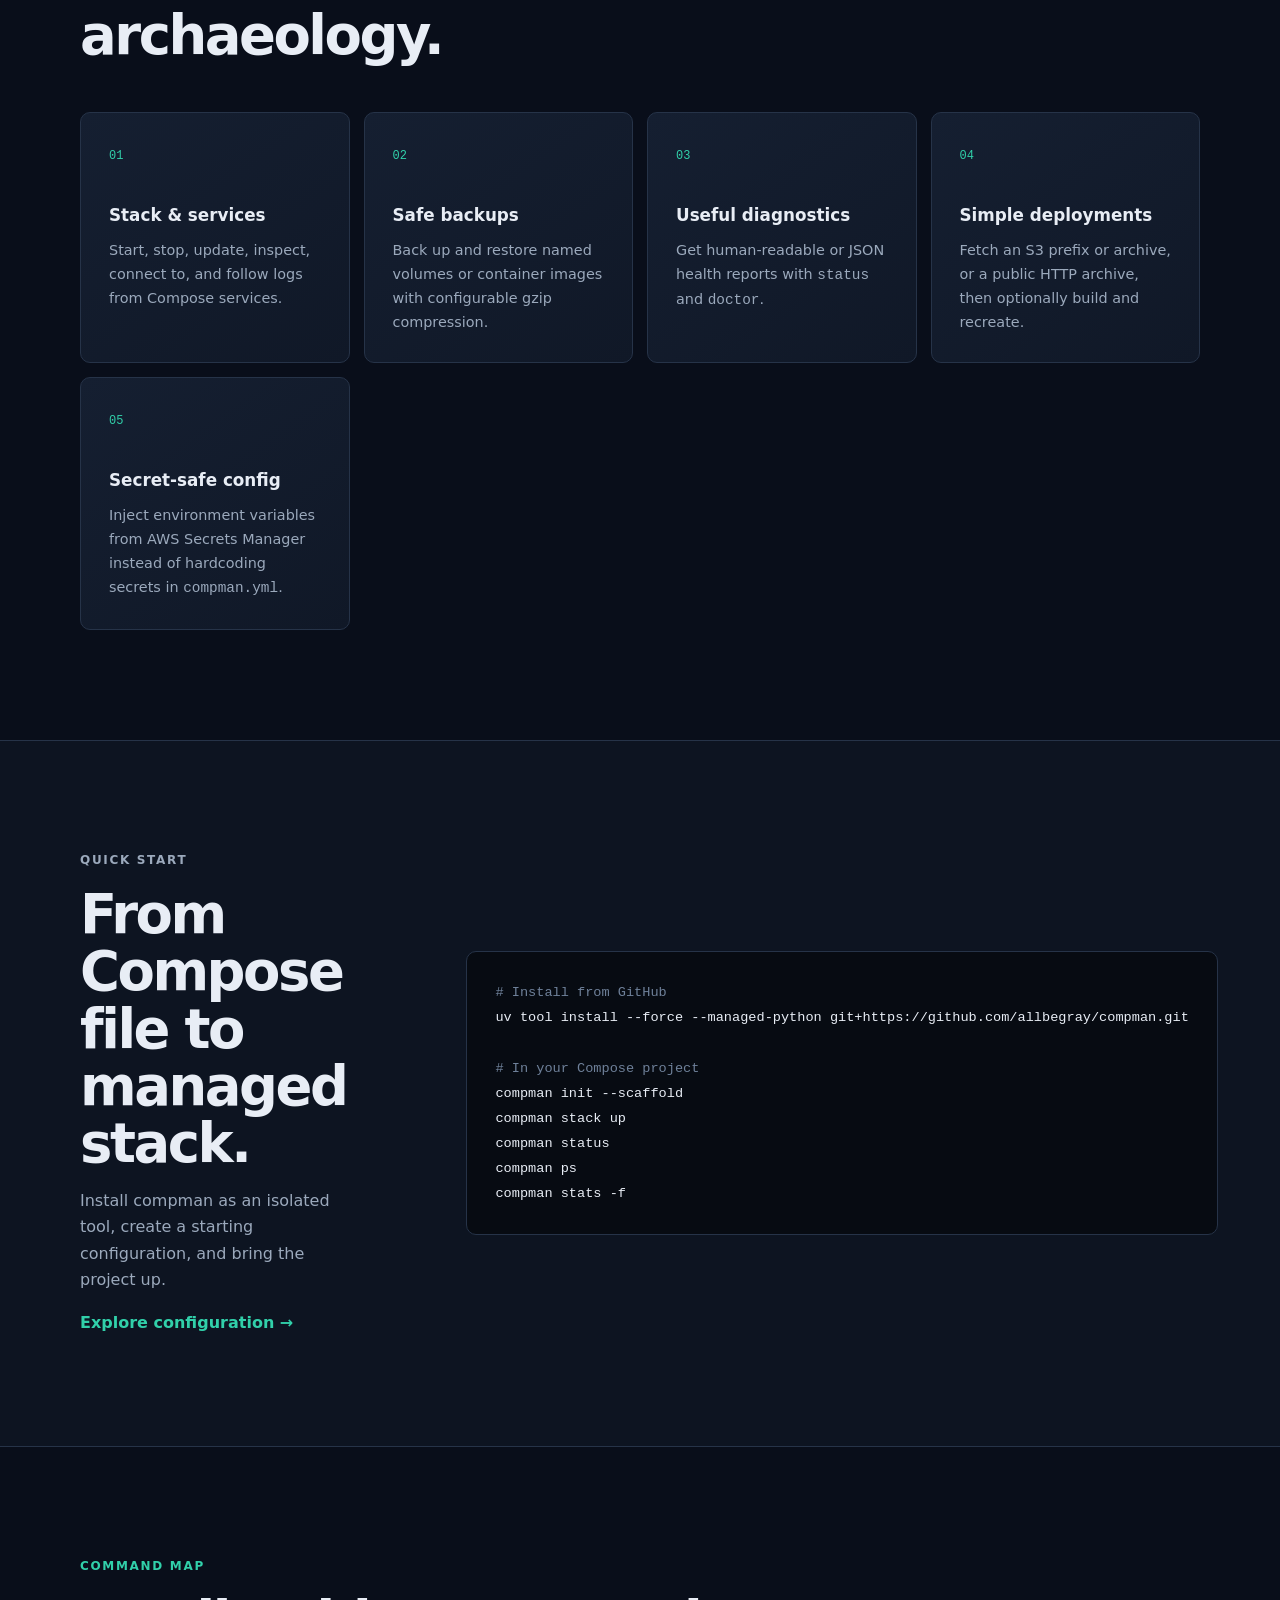
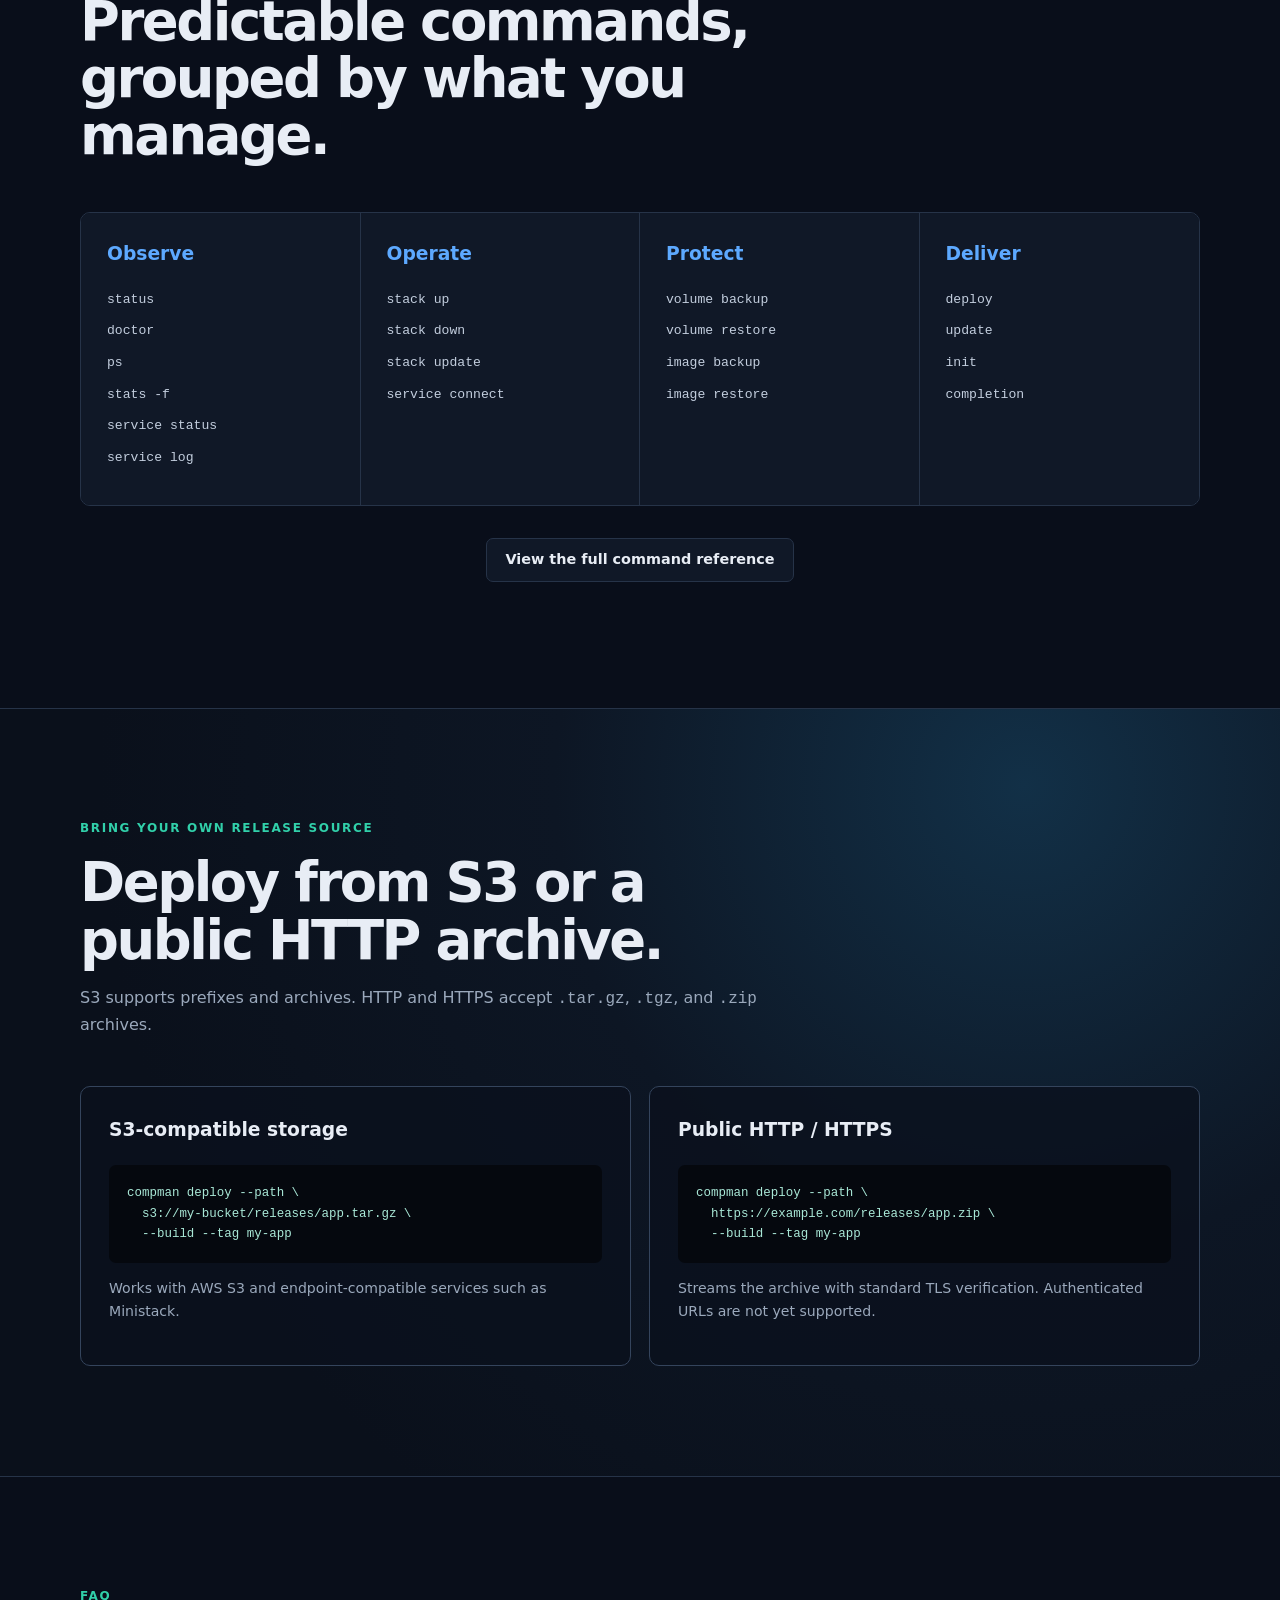
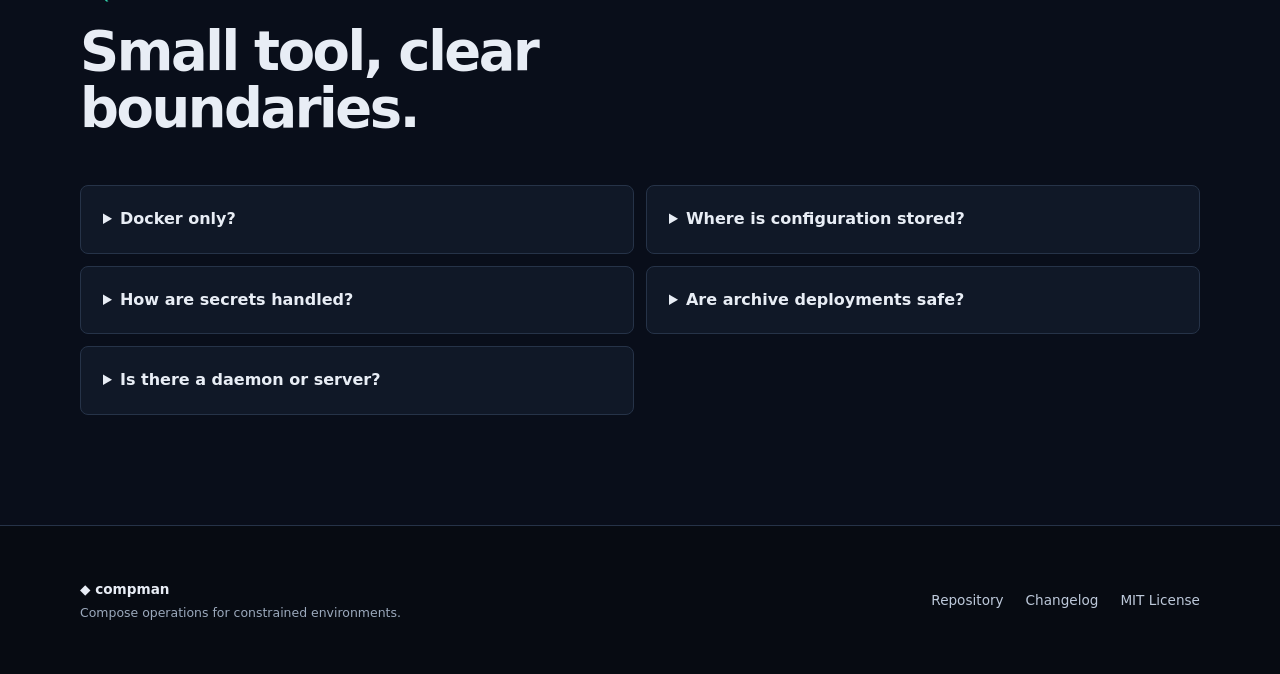
==== commit 83f871f5: "docs: document AWS Secrets Manager env injection in examples and homepage" ====
--- a/docs/site/index.html
+++ b/docs/site/index.html
@@ -69,6 +69,7 @@
         <article class="card"><span class="card-icon">02</span><h3>Safe backups</h3><p>Back up and restore named volumes or container images with configurable gzip compression.</p></article>
         <article class="card"><span class="card-icon">03</span><h3>Useful diagnostics</h3><p>Get human-readable or JSON health reports with <code>status</code> and <code>doctor</code>.</p></article>
         <article class="card"><span class="card-icon">04</span><h3>Simple deployments</h3><p>Fetch an S3 prefix or archive, or a public HTTP archive, then optionally build and recreate.</p></article>
+        <article class="card"><span class="card-icon">05</span><h3>Secret-safe config</h3><p>Inject environment variables from AWS Secrets Manager instead of hardcoding secrets in <code>compman.yml</code>.</p></article>
       </div>
     </section>
 
@@ -131,6 +132,7 @@
       <div class="faq-grid">
         <details><summary>Docker only?</summary><p>No. compman auto-detects Docker Compose, Podman Compose, legacy docker-compose, and podman-compose.</p></details>
         <details><summary>Where is configuration stored?</summary><p>A project-local <code>compman.yml</code> describes the stack, Compose files, profiles, managed directories, and optional deploy source.</p></details>
+        <details><summary>How are secrets handled?</summary><p>compman can inject environment variables from AWS Secrets Manager at command time, so secrets never need to live in <code>compman.yml</code>.</p></details>
         <details><summary>Are archive deployments safe?</summary><p>Archive extraction rejects absolute paths, traversal, and links. Managed-tree replacement rolls back if its file swap fails.</p></details>
         <details><summary>Is there a daemon or server?</summary><p>No. compman is an on-demand CLI that delegates container operations to the detected local runtime.</p></details>
       </div>
